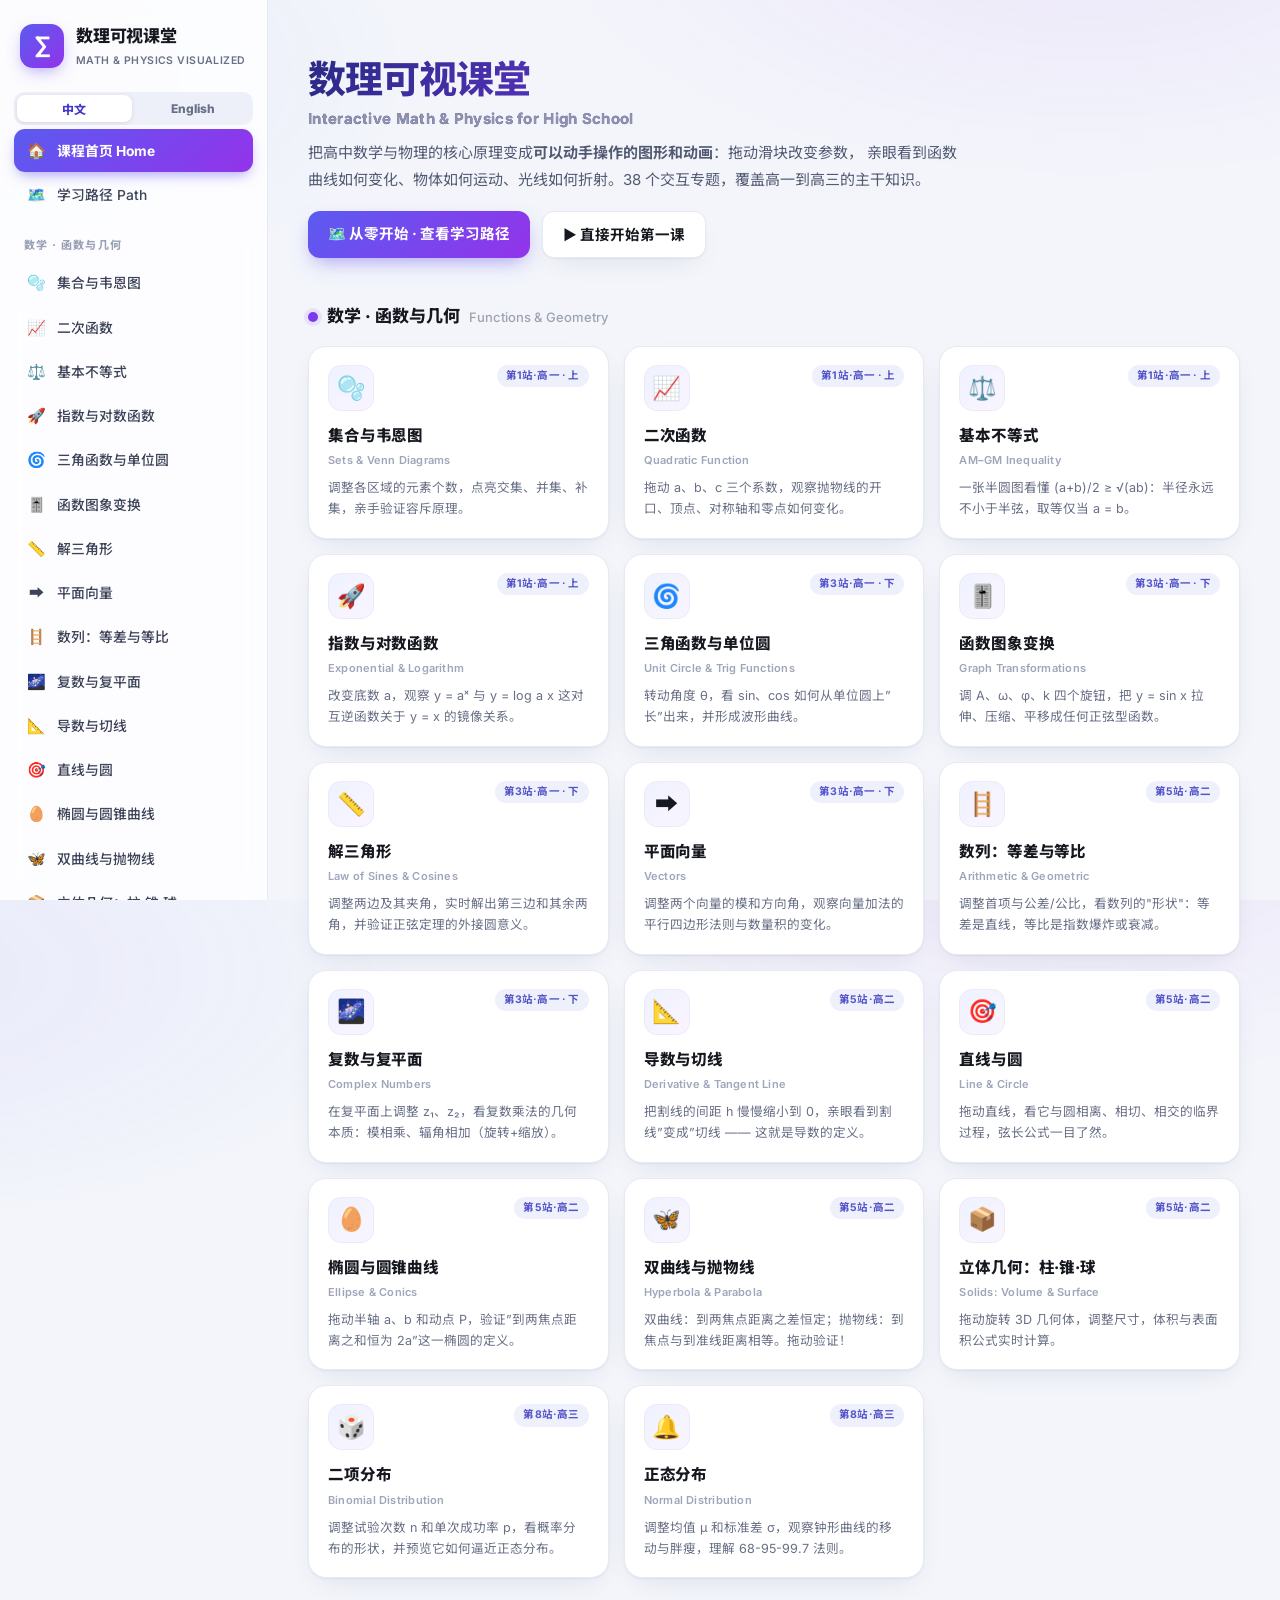
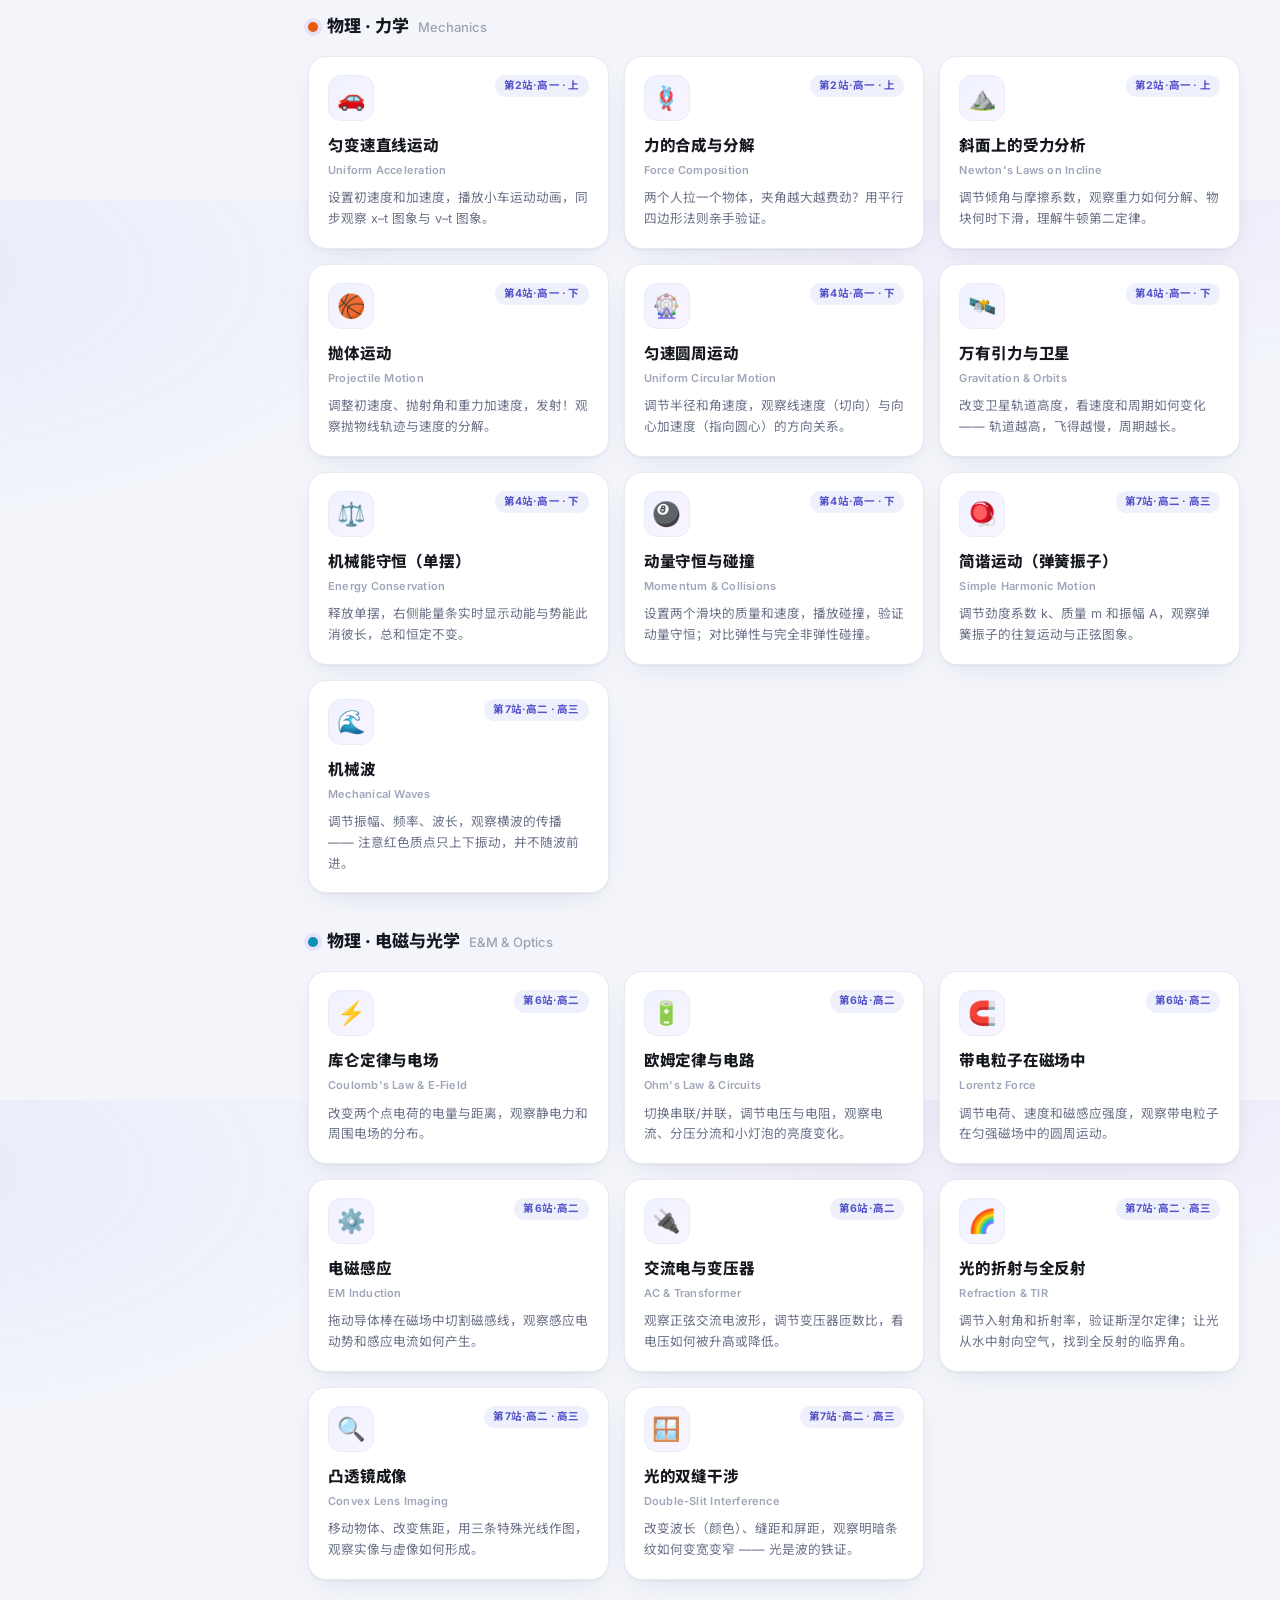
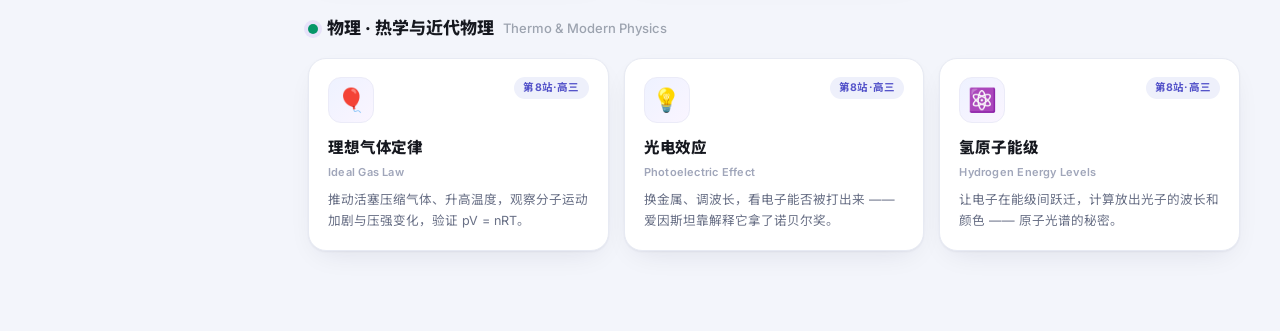
==== ios/MathPhysicsLab/Web/index.html @ eb9ec22e "新增 iOS App 外壳（iPhone + iPad）：WKWebView 离线打包网站内容 - ios/ 目录：手写 Xcode 工程 + SwiftUI/WKWebView 薄壳（~80 行 S" ====
<!DOCTYPE html>
<html lang="zh-CN">
<head>
<meta charset="UTF-8">
<meta name="viewport" content="width=device-width, initial-scale=1, viewport-fit=cover">
<title>数理可视课堂 · Math &amp; Physics Visualized</title>
<meta name="description" content="高中数学与物理交互式可视化学习：38 个可调参数的交互专题 + 循序渐进的学习路径，帮助学生直观理解原理和公式。">
<link rel="preconnect" href="https://fonts.googleapis.com">
<link rel="preconnect" href="https://fonts.gstatic.com" crossorigin>
<link href="https://fonts.googleapis.com/css2?family=Inter:wght@400;600;700;800&family=Noto+Sans+SC:wght@400;500;700;900&family=Noto+Serif+SC:wght@700&display=swap" rel="stylesheet">
<link rel="stylesheet" href="css/style.css">
</head>
<body>
<div id="app">
  <aside id="sidebar">
    <a class="brand" href="#home">
      <div class="brand-logo">∑</div>
      <div class="brand-text">
        <div class="brand-title">数理可视课堂</div>
        <div class="brand-sub">MATH &amp; PHYSICS VISUALIZED</div>
      </div>
    </a>
    <div id="lang-toggle"></div>
    <nav id="nav"></nav>
    <div class="sidebar-foot" id="sidebar-foot">免费 · 开源 · 适用于高中阶段</div>
  </aside>
  <button id="menu-btn" title="目录">☰</button>
  <main id="main"></main>
</div>

<script src="js/utils.js"></script>
<!-- 数学 · 函数与几何 -->
<script src="js/topics/math-sets.js"></script>
<script src="js/topics/math-quadratic.js"></script>
<script src="js/topics/math-amgm.js"></script>
<script src="js/topics/math-explog.js"></script>
<script src="js/topics/math-trig.js"></script>
<script src="js/topics/math-transform.js"></script>
<script src="js/topics/math-triangle.js"></script>
<script src="js/topics/math-vector.js"></script>
<script src="js/topics/math-sequence.js"></script>
<script src="js/topics/math-complex.js"></script>
<script src="js/topics/math-derivative.js"></script>
<script src="js/topics/math-linecircle.js"></script>
<script src="js/topics/math-ellipse.js"></script>
<script src="js/topics/math-conics2.js"></script>
<script src="js/topics/math-solids.js"></script>
<script src="js/topics/math-binomial.js"></script>
<script src="js/topics/math-normal.js"></script>
<!-- 物理 · 力学 -->
<script src="js/topics/phys-kinematics.js"></script>
<script src="js/topics/phys-forces.js"></script>
<script src="js/topics/phys-incline.js"></script>
<script src="js/topics/phys-projectile.js"></script>
<script src="js/topics/phys-circular.js"></script>
<script src="js/topics/phys-gravity.js"></script>
<script src="js/topics/phys-energy.js"></script>
<script src="js/topics/phys-momentum.js"></script>
<script src="js/topics/phys-shm.js"></script>
<script src="js/topics/phys-wave.js"></script>
<!-- 物理 · 电磁与光学 -->
<script src="js/topics/phys-coulomb.js"></script>
<script src="js/topics/phys-circuit.js"></script>
<script src="js/topics/phys-lorentz.js"></script>
<script src="js/topics/phys-induction.js"></script>
<script src="js/topics/phys-ac.js"></script>
<script src="js/topics/phys-refraction.js"></script>
<script src="js/topics/phys-lens.js"></script>
<script src="js/topics/phys-interference.js"></script>
<!-- 物理 · 热学与近代物理 -->
<script src="js/topics/phys-gas.js"></script>
<script src="js/topics/phys-photoelectric.js"></script>
<script src="js/topics/phys-bohr.js"></script>
<script src="js/app.js"></script>
</body>
</html>
---- ios/MathPhysicsLab/Web/css/style.css ----
/* ===== 数理可视课堂 · Modern UI ===== */
* { box-sizing: border-box; margin: 0; padding: 0; }

:root {
  --font-sans: "Inter", "Noto Sans SC", "PingFang SC", "HarmonyOS Sans SC",
    "Hiragino Sans GB", "Microsoft YaHei", sans-serif;
  --font-math: "STIX Two Math", "Times New Roman", "Noto Serif SC", "Songti SC", serif;

  --bg: #f3f5fb;
  --panel: #ffffff;
  --ink: #16181f;
  --ink-soft: #697086;
  --line: #e7eaf3;
  --primary: #5b5bf0;
  --primary-deep: #4338ca;
  --grad: linear-gradient(135deg, #5b5bf0 0%, #9333ea 100%);
  --grad-soft: linear-gradient(135deg, #eef2ff 0%, #faf5ff 100%);
  --math: #7c3aed;
  --radius: 18px;
  --shadow: 0 1px 2px rgba(23, 25, 60, .05), 0 10px 30px -12px rgba(23, 25, 60, .12);
  --shadow-lift: 0 4px 10px rgba(23, 25, 60, .07), 0 24px 48px -16px rgba(76, 60, 200, .22);
}

html, body { height: 100%; }
body {
  font-family: var(--font-sans);
  background:
    radial-gradient(900px 420px at 85% -8%, rgba(147, 51, 234, .07), transparent 60%),
    radial-gradient(900px 420px at -10% 8%, rgba(91, 91, 240, .08), transparent 60%),
    var(--bg);
  color: var(--ink);
  line-height: 1.75;
  -webkit-font-smoothing: antialiased;
}

#app { display: flex; min-height: 100vh; }

/* ---------- 侧边栏 ---------- */
#sidebar {
  width: 268px; flex: 0 0 268px;
  background: rgba(255, 255, 255, .82);
  backdrop-filter: blur(14px);
  border-right: 1px solid var(--line);
  display: flex; flex-direction: column;
  position: sticky; top: 0; height: 100vh; overflow-y: auto;
}
#sidebar::-webkit-scrollbar { width: 0; }
.brand {
  display: flex; align-items: center; gap: 12px;
  padding: 22px 20px 18px;
  text-decoration: none; color: inherit;
}
.brand-logo {
  width: 44px; height: 44px; border-radius: 13px; flex: 0 0 44px;
  background: var(--grad);
  color: #fff; font-size: 24px; font-weight: 700;
  display: flex; align-items: center; justify-content: center;
  box-shadow: 0 6px 16px -4px rgba(99, 78, 235, .5);
}
.brand-title { font-size: 17px; font-weight: 800; letter-spacing: -.01em; }
.brand-sub { font-size: 10.5px; color: var(--ink-soft); letter-spacing: .04em; font-weight: 600; }

#lang-toggle {
  display: flex; gap: 4px; margin: 4px 14px 0;
  background: #eef0f9; border-radius: 10px; padding: 3px;
}
#lang-toggle button {
  flex: 1; padding: 5px 6px; font-size: 12px; font-weight: 800;
  border: none; border-radius: 8px; background: transparent;
  color: var(--ink-soft); cursor: pointer; font-family: var(--font-sans);
}
#lang-toggle button.on { background: #fff; color: var(--primary-deep); box-shadow: 0 1px 4px rgba(23,25,60,.12); }

#nav { padding: 4px 14px 12px; flex: 1; }
.nav-cat {
  font-size: 11px; font-weight: 800; color: #9aa1b5;
  padding: 18px 10px 7px; letter-spacing: .12em;
}
.nav-item {
  display: flex; align-items: center; gap: 10px;
  padding: 8.5px 12px; border-radius: 11px;
  color: #3c4257; text-decoration: none; font-size: 13.8px; font-weight: 500;
  transition: background .15s, color .15s;
  margin-bottom: 1px;
}
.nav-item:hover { background: #eef0f9; }
.nav-item.active {
  background: var(--grad); color: #fff; font-weight: 700;
  box-shadow: 0 6px 14px -4px rgba(99, 78, 235, .55);
}
.nav-item .ico { width: 21px; text-align: center; flex: 0 0 21px; font-size: 15px; }
.sidebar-foot {
  padding: 14px 20px; font-size: 11px; color: #9aa1b5;
  border-top: 1px solid var(--line);
}

#menu-btn { display: none; }

/* ---------- 主区域 ---------- */
#main { flex: 1; min-width: 0; padding: 30px 40px 80px; max-width: 1240px; }

.topic-head h1 { font-size: 30px; font-weight: 800; letter-spacing: -.02em; }
.topic-head h1 .en {
  font-size: 14px; font-weight: 600; color: var(--ink-soft);
  margin-left: 12px; letter-spacing: .01em;
}
.topic-head .tagline { color: var(--ink-soft); margin-top: 5px; font-size: 14.5px; }

/* 核心公式横幅（页面顶部） */
.formula-hero {
  margin-top: 16px;
  background: var(--grad-soft);
  border: 1px solid #e3e3f8;
  border-radius: 16px;
  padding: 13px 22px;
  display: flex; align-items: center; gap: 22px;
  box-shadow: var(--shadow);
}
.formula-hero-label {
  font-size: 10.5px; font-weight: 800; letter-spacing: .14em;
  color: var(--primary); white-space: nowrap;
  padding: 4px 10px; border-radius: 99px;
  background: rgba(91, 91, 240, .1);
}
.formula-hero-body {
  font-family: var(--font-math); font-size: 20px; color: #221d56;
  overflow-x: auto; white-space: nowrap; line-height: 1.5; padding: 4px 0;
}
.formula-hero-body::-webkit-scrollbar { height: 0; }

/* 实验区 */
.lab { display: flex; gap: 20px; align-items: stretch; margin: 20px 0 28px; }
.canvas-box {
  flex: 1; min-width: 0;
  background: var(--panel); border: 1px solid var(--line);
  border-radius: var(--radius); box-shadow: var(--shadow);
  padding: 12px; overflow: hidden;
}
.canvas-box canvas { display: block; border-radius: 10px; }
.panel {
  width: 304px; flex: 0 0 304px;
  background: var(--panel); border: 1px solid var(--line);
  border-radius: var(--radius); box-shadow: var(--shadow);
  padding: 16px 18px 16px;
  align-self: flex-start;
}
.panel-title {
  font-size: 11.5px; font-weight: 800; color: #9aa1b5;
  letter-spacing: .1em; margin: 4px 0 12px;
}
/* 参数面板内的迷你公式卡 */
.panel-formula {
  background: var(--grad-soft);
  border: 1px solid #e3e3f8; border-radius: 13px;
  padding: 10px 12px; margin-bottom: 6px;
  font-family: var(--font-math); font-size: 14.5px; color: #2a2465;
  text-align: center; overflow-x: auto; white-space: nowrap; line-height: 1.6;
}
.panel-formula::-webkit-scrollbar { height: 0; }

/* 控件 */
.ctl { margin-bottom: 14px; }
.ctl-label {
  display: flex; align-items: baseline; font-size: 13.5px; font-weight: 700;
  margin-bottom: 2px;
}
.ctl-label .en { font-weight: 500; color: #a0a6ba; font-size: 11px; margin-left: 6px; }
.ctl-val {
  margin-left: auto; font-variant-numeric: tabular-nums;
  color: var(--primary); font-weight: 800; font-size: 13.5px;
}
input[type=range] {
  -webkit-appearance: none; appearance: none;
  width: 100%; height: 26px; background: transparent; cursor: pointer;
}
input[type=range]::-webkit-slider-runnable-track {
  height: 6px; border-radius: 99px;
  background: linear-gradient(90deg, #c9cdfb, #e6d4fb);
}
input[type=range]::-webkit-slider-thumb {
  -webkit-appearance: none;
  width: 19px; height: 19px; border-radius: 50%;
  background: #fff; border: 5.5px solid var(--primary);
  margin-top: -6.5px;
  box-shadow: 0 2px 6px rgba(91, 91, 240, .45);
  transition: transform .12s;
}
input[type=range]::-webkit-slider-thumb:hover { transform: scale(1.12); }
input[type=range]::-moz-range-track {
  height: 6px; border-radius: 99px;
  background: linear-gradient(90deg, #c9cdfb, #e6d4fb);
}
input[type=range]::-moz-range-thumb {
  width: 19px; height: 19px; border-radius: 50%;
  background: #fff; border: 5.5px solid var(--primary);
  box-shadow: 0 2px 6px rgba(91, 91, 240, .45);
}

.btn-row { display: flex; gap: 9px; margin: 8px 0 14px; }
.btn {
  flex: 1; padding: 8px 10px; font-size: 13.5px; font-weight: 700;
  border: 1px solid var(--line); border-radius: 11px;
  background: #fff; color: var(--ink); cursor: pointer;
  font-family: var(--font-sans);
  transition: transform .12s, box-shadow .12s;
}
.btn:hover { background: #f5f6fc; }
.btn:active { transform: scale(.97); }
.btn.primary {
  background: var(--grad); border: none; color: #fff;
  box-shadow: 0 6px 14px -4px rgba(99, 78, 235, .5);
}
.btn.primary:hover { filter: brightness(1.07); }

.seg {
  display: flex; background: #eef0f9; border-radius: 11px;
  padding: 3px; margin-bottom: 14px; gap: 3px;
}
.seg button {
  flex: 1; padding: 6px 4px; font-size: 12.5px; border: none;
  background: transparent; border-radius: 8px;
  cursor: pointer; color: var(--ink-soft); font-weight: 700;
  font-family: var(--font-sans);
  transition: background .15s, color .15s;
}
.seg button.on { background: #fff; color: var(--primary-deep); box-shadow: 0 1px 4px rgba(23,25,60,.12); }

/* 读数 */
.readout {
  margin-top: 4px; padding: 12px 14px;
  background: #f4f5fd; border: 1px solid #e8e9f8; border-radius: 13px;
  font-size: 12.8px; line-height: 1.95;
}
.readout b { font-variant-numeric: tabular-nums; color: #221d56; }
.readout .tag {
  display: inline-block; padding: 1px 9px; border-radius: 99px;
  background: #e3e4fc; color: var(--primary-deep); font-size: 11.5px; font-weight: 700;
}
.readout .warn { color: #dc2626; font-weight: 800; }

/* 讲解区 */
.explain {
  background: var(--panel); border: 1px solid var(--line);
  border-radius: var(--radius); box-shadow: var(--shadow);
  padding: 28px 34px;
}
.explain h2 {
  font-size: 18px; font-weight: 800; margin: 26px 0 10px;
  display: flex; align-items: center; gap: 10px; line-height: 1.4;
}
.explain h2::before {
  content: ''; width: 5px; height: 19px; border-radius: 4px;
  background: var(--grad); flex: 0 0 5px;
}
.explain h2:first-child { margin-top: 0; }
.explain h2 .en { font-size: 12.5px; font-weight: 600; color: #a0a6ba; }
.explain p { margin: 8px 0; font-size: 14.8px; }
.explain ul, .explain ol { margin: 8px 0 8px 22px; font-size: 14.8px; }
.explain li { margin: 5px 0; }
.term { color: var(--math); font-weight: 700; }
.term .en { color: #a0a6ba; font-weight: 500; font-size: .86em; }

.formula {
  margin: 13px 0; padding: 15px 20px;
  background: #fafaff; border: 1px solid #ebebf8; border-radius: 13px;
  font-family: var(--font-math);
  font-size: 19px; text-align: center; overflow-x: auto; color: #221d56;
}
.formula .note {
  font-family: var(--font-sans); font-size: 12.5px; color: var(--ink-soft);
  display: block; margin-top: 7px;
}
.frac { display: inline-block; vertical-align: -0.9em; text-align: center; line-height: 1.15; margin: 0 3px; }
.frac > span { display: block; padding: 0 4px; }
.frac .den { border-top: 1.5px solid currentColor; }

.tip {
  margin: 16px 0; padding: 13px 17px; border-radius: 13px;
  background: #fffbeb; border: 1px solid #fde9a8; font-size: 13.8px;
}
.tip b:first-child { color: #b45309; }
.think {
  margin: 16px 0 0; padding: 13px 17px; border-radius: 13px;
  background: #f0fdf6; border: 1px solid #bbeed1; font-size: 13.8px;
}
.think b:first-child { color: #15803d; }

/* ---------- 首页 ---------- */
.home-hero { padding: 26px 0 10px; }
.home-hero h1 {
  font-size: 38px; font-weight: 800; letter-spacing: -.025em; line-height: 1.25;
  background: linear-gradient(110deg, #2b2a86, #7c3aed 55%, #0e7490);
  -webkit-background-clip: text; background-clip: text; color: transparent;
}
.home-hero h1 .en {
  display: block; font-size: 15px; font-weight: 700; margin-top: 6px;
  letter-spacing: .02em;
  background: none; -webkit-text-fill-color: #8d93a8; color: #8d93a8;
}
.home-hero p { color: #525a72; margin-top: 12px; max-width: 660px; font-size: 15px; }

.home-cat { margin-top: 34px; }
.home-cat h2 { font-size: 17px; font-weight: 800; display: flex; align-items: center; gap: 9px; }
.home-cat h2 .dot { width: 10px; height: 10px; border-radius: 99px; box-shadow: 0 0 0 4px rgba(124, 58, 237, .1); }
.card-grid {
  display: grid; grid-template-columns: repeat(auto-fill, minmax(252px, 1fr));
  gap: 15px; margin-top: 14px;
}
.card {
  background: var(--panel); border: 1px solid var(--line);
  border-radius: var(--radius); box-shadow: var(--shadow);
  padding: 18px 19px; text-decoration: none; color: inherit;
  transition: transform .18s, box-shadow .18s, border-color .18s;
  display: block;
}
.card:hover {
  transform: translateY(-4px);
  box-shadow: var(--shadow-lift);
  border-color: #d6d8f5;
}
.card .ico {
  width: 46px; height: 46px; border-radius: 13px;
  background: var(--grad-soft); border: 1px solid #ebebf8;
  display: flex; align-items: center; justify-content: center;
  font-size: 23px;
}
.card h3 { font-size: 15.5px; font-weight: 800; margin-top: 11px; letter-spacing: -.01em; }
.card h3 .en { display: block; font-size: 11px; color: #a0a6ba; font-weight: 600; margin-top: 2px; letter-spacing: .02em; }
.card p { font-size: 12.6px; color: var(--ink-soft); margin-top: 8px; line-height: 1.65; }

/* ---------- 首页 CTA 与进度 ---------- */
.hero-actions { display: flex; gap: 12px; margin-top: 18px; flex-wrap: wrap; }
.hero-btn {
  display: inline-block; padding: 10px 20px; border-radius: 12px;
  font-size: 14.5px; font-weight: 700; text-decoration: none;
  background: #fff; color: var(--ink); border: 1px solid var(--line);
  box-shadow: var(--shadow); transition: transform .15s;
}
.hero-btn:hover { transform: translateY(-2px); }
.hero-btn.primary {
  background: var(--grad); color: #fff; border: none;
  box-shadow: 0 8px 20px -6px rgba(99, 78, 235, .55);
}
.hero-progress { margin-top: 16px; font-size: 13px; color: var(--ink-soft); max-width: 460px; }
.hero-progress-bar {
  height: 9px; background: #e7e9f6; border-radius: 99px; overflow: hidden; margin-bottom: 6px;
}
.hero-progress-bar span { display: block; height: 100%; background: var(--grad); border-radius: 99px; transition: width .3s; }

/* 卡片徽章 */
.card-top { display: flex; justify-content: space-between; align-items: flex-start; gap: 8px; }
.card-badges { display: flex; flex-direction: column; gap: 4px; align-items: flex-end; }
.badge {
  display: inline-block; padding: 2px 9px; border-radius: 99px;
  font-size: 10.5px; font-weight: 700; letter-spacing: .02em;
  background: #eef0fb; color: #5352c9; white-space: nowrap;
}
.done-badge { background: #dcfce7; color: #15803d; }
.card-done { border-color: #bbeed1; }

/* ---------- 学习路径页 ---------- */
.path-wrap { margin-top: 26px; position: relative; }
.path-wrap::before {
  content: ''; position: absolute; left: 25px; top: 12px; bottom: 24px;
  width: 3px; border-radius: 3px;
  background: linear-gradient(180deg, #c9cdfb, #e6d4fb);
}
.path-stage {
  display: flex; gap: 18px; margin-bottom: 22px; position: relative;
}
.path-num {
  width: 52px; height: 52px; flex: 0 0 52px; border-radius: 16px;
  background: var(--grad); color: #fff;
  font-size: 21px; font-weight: 800;
  display: flex; align-items: center; justify-content: center;
  box-shadow: 0 8px 18px -6px rgba(99, 78, 235, .55);
  z-index: 1;
}
.stage-done .path-num { background: linear-gradient(135deg, #10b981, #059669); box-shadow: 0 8px 18px -6px rgba(16,185,129,.5); }
.path-body {
  flex: 1; min-width: 0;
  background: var(--panel); border: 1px solid var(--line);
  border-radius: var(--radius); box-shadow: var(--shadow);
  padding: 18px 22px;
}
.path-head { display: flex; align-items: center; gap: 10px; flex-wrap: wrap; }
.path-head h3 { font-size: 17px; font-weight: 800; }
.path-count { margin-left: auto; font-size: 12.5px; font-weight: 700; color: var(--ink-soft); }
.path-desc { font-size: 13.5px; color: var(--ink-soft); margin: 6px 0 12px; }
.path-items { display: grid; grid-template-columns: repeat(auto-fill, minmax(240px, 1fr)); gap: 8px; }
.path-item {
  display: flex; align-items: center; gap: 9px;
  padding: 9px 12px; border-radius: 11px;
  background: #f6f7fd; border: 1px solid #ebedf8;
  text-decoration: none; color: var(--ink);
  transition: transform .12s, box-shadow .12s;
}
.path-item:hover { transform: translateY(-2px); box-shadow: var(--shadow); background: #fff; }
.path-item.done { background: #f0fdf6; border-color: #d1f2e0; }
.pi-idx {
  width: 20px; height: 20px; flex: 0 0 20px; border-radius: 99px;
  background: #e3e4fc; color: #4f4ec9;
  font-size: 11px; font-weight: 800;
  display: flex; align-items: center; justify-content: center;
}
.path-item.done .pi-idx { background: #bbf7d0; color: #15803d; }
.pi-ico { font-size: 16px; }
.pi-title { font-size: 13px; font-weight: 700; line-height: 1.3; min-width: 0; }
.pi-title em { display: block; font-style: normal; font-size: 10px; color: #a0a6ba; font-weight: 500; }
.pi-check { margin-left: auto; color: #16a34a; font-weight: 800; }

/* ---------- 专题页底部学习导航 ---------- */
.topic-footer {
  margin-top: 18px;
  background: var(--panel); border: 1px solid var(--line);
  border-radius: var(--radius); box-shadow: var(--shadow);
  padding: 18px 22px;
}
.tf-row { display: flex; gap: 16px; align-items: flex-start; flex-wrap: wrap; }
.tf-block { flex: 1; min-width: 240px; }
.tf-label { font-size: 11px; font-weight: 800; letter-spacing: .1em; color: #9aa1b5; margin-bottom: 8px; }
.tf-chips { display: flex; gap: 8px; flex-wrap: wrap; }
.tf-chip {
  display: inline-block; padding: 6px 12px; border-radius: 99px;
  background: #f2f3fc; border: 1px solid #e5e7f8;
  font-size: 12.5px; font-weight: 700; color: #4b4aa8; text-decoration: none;
}
.tf-chip:hover { background: #e9ebfb; }
.tf-chip.ok { background: #f0fdf6; border-color: #d1f2e0; color: #15803d; }
.tf-none { font-size: 13px; color: var(--ink-soft); }
.tf-done-btn {
  padding: 10px 18px; border-radius: 12px; border: 1.5px solid #d6d9f2;
  background: #fff; color: #4b4aa8;
  font-size: 13.5px; font-weight: 800; cursor: pointer;
  font-family: var(--font-sans);
  transition: all .15s;
}
.tf-done-btn:hover { border-color: var(--primary); }
.tf-done-btn.on { background: linear-gradient(135deg, #10b981, #059669); border-color: transparent; color: #fff; }
.tf-next { display: flex; gap: 10px; align-items: center; margin-top: 14px; flex-wrap: wrap; }
.tf-next-link { font-size: 14px; font-weight: 800; color: var(--primary-deep); text-decoration: none; margin-left: auto; }
.tf-next-link:hover { text-decoration: underline; }

/* 侧边栏已掌握标记 */
.nav-item .nav-txt { flex: 1; min-width: 0; overflow: hidden; text-overflow: ellipsis; white-space: nowrap; }
.nav-item .nav-check { display: none; font-size: 11px; font-weight: 800; color: #34d399; }
.nav-item.done .nav-check { display: inline; }
.nav-item.active .nav-check { color: #fff; }

/* ---------- 响应式 ---------- */
@media (max-width: 960px) {
  .lab { flex-direction: column; }
  .panel { width: auto; flex: none; }
}
@media (max-width: 720px) {
  #sidebar {
    position: fixed; z-index: 50; left: 0; top: 0;
    transform: translateX(-100%); transition: transform .22s;
    width: 268px; background: #fff;
    padding-top: env(safe-area-inset-top, 0px);
  }
  #sidebar.open { transform: translateX(0); box-shadow: 0 0 60px rgba(20, 18, 60, .35); }
  #menu-btn {
    display: block; position: fixed; z-index: 60;
    left: calc(14px + env(safe-area-inset-left, 0px));
    top: calc(12px + env(safe-area-inset-top, 0px));
    width: 42px; height: 42px; border-radius: 12px; border: 1px solid var(--line);
    background: #fff; font-size: 18px; cursor: pointer; box-shadow: var(--shadow);
  }
  #main {
    padding: calc(66px + env(safe-area-inset-top, 0px)) calc(16px + env(safe-area-inset-right, 0px))
             calc(60px + env(safe-area-inset-bottom, 0px)) calc(16px + env(safe-area-inset-left, 0px));
  }
  .explain { padding: 22px 18px; }
  .home-hero h1 { font-size: 28px; }
  .formula-hero { flex-direction: column; align-items: flex-start; gap: 8px; }
}
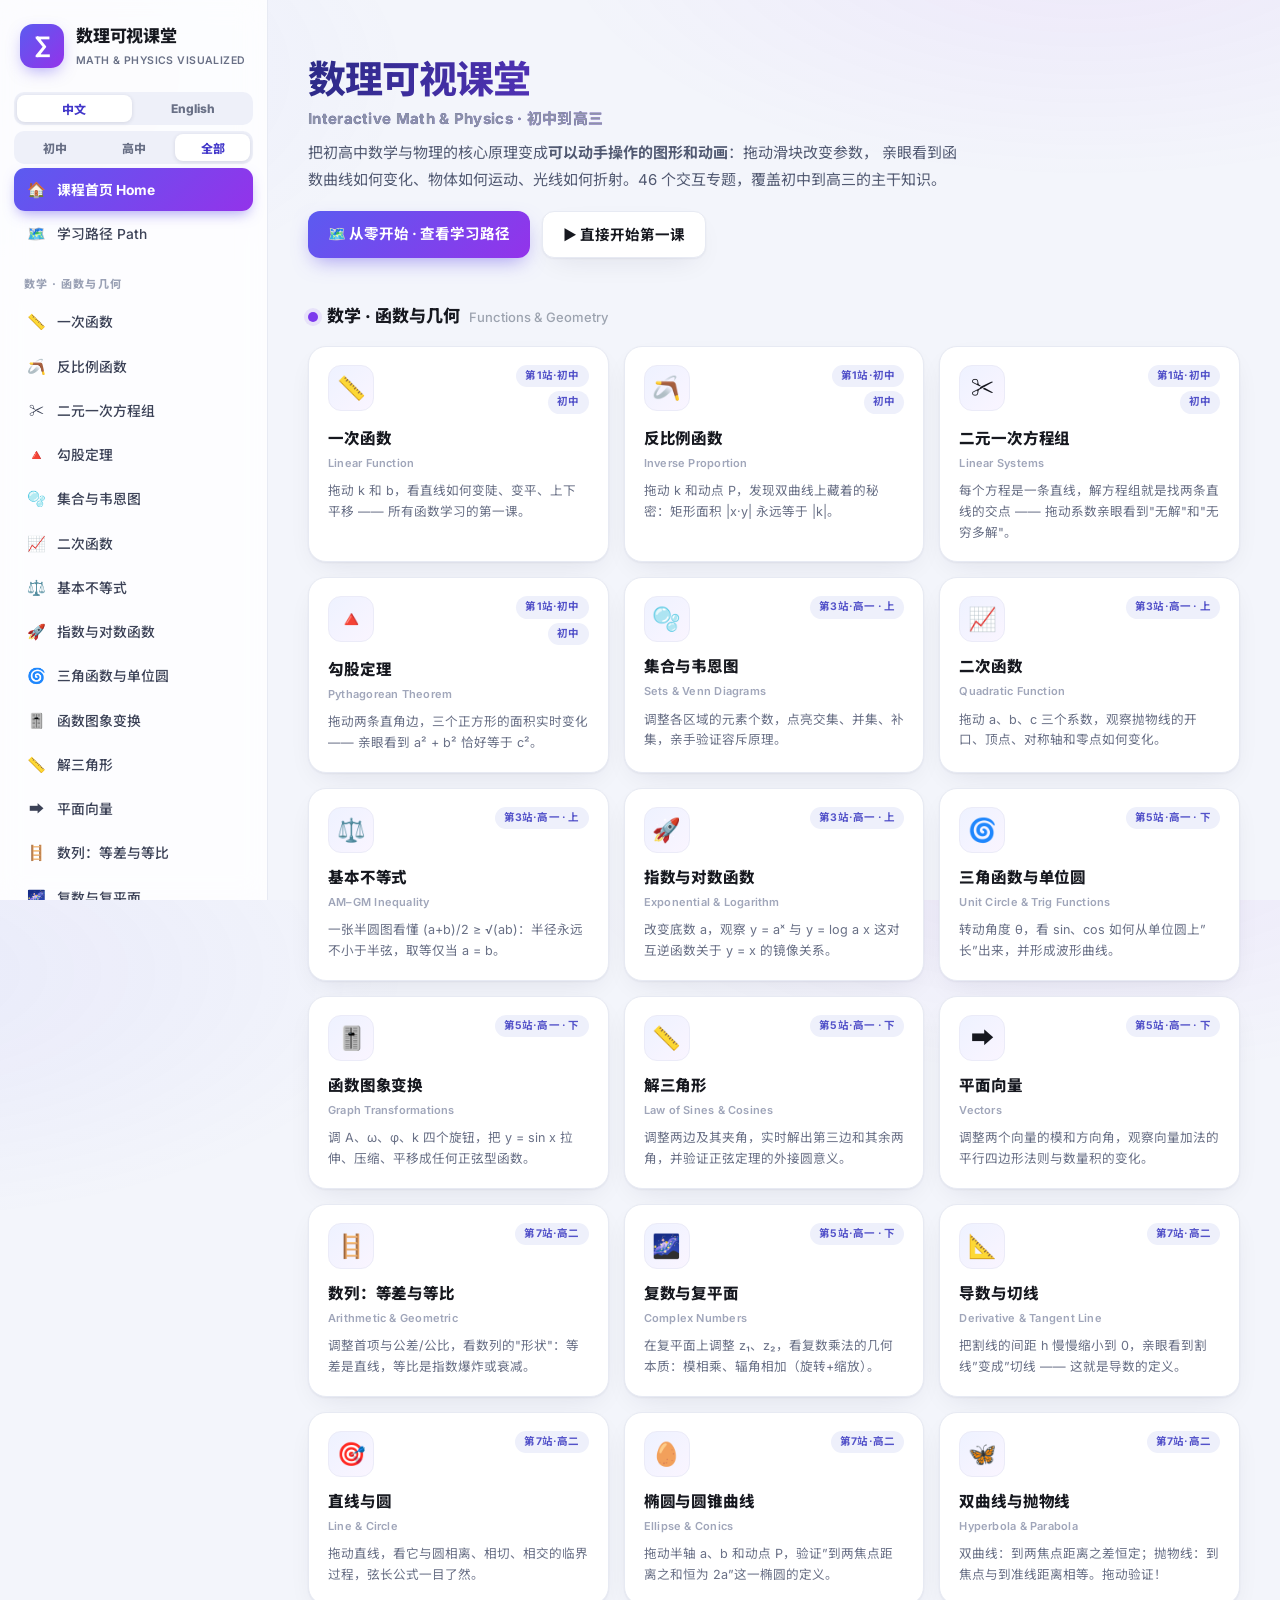
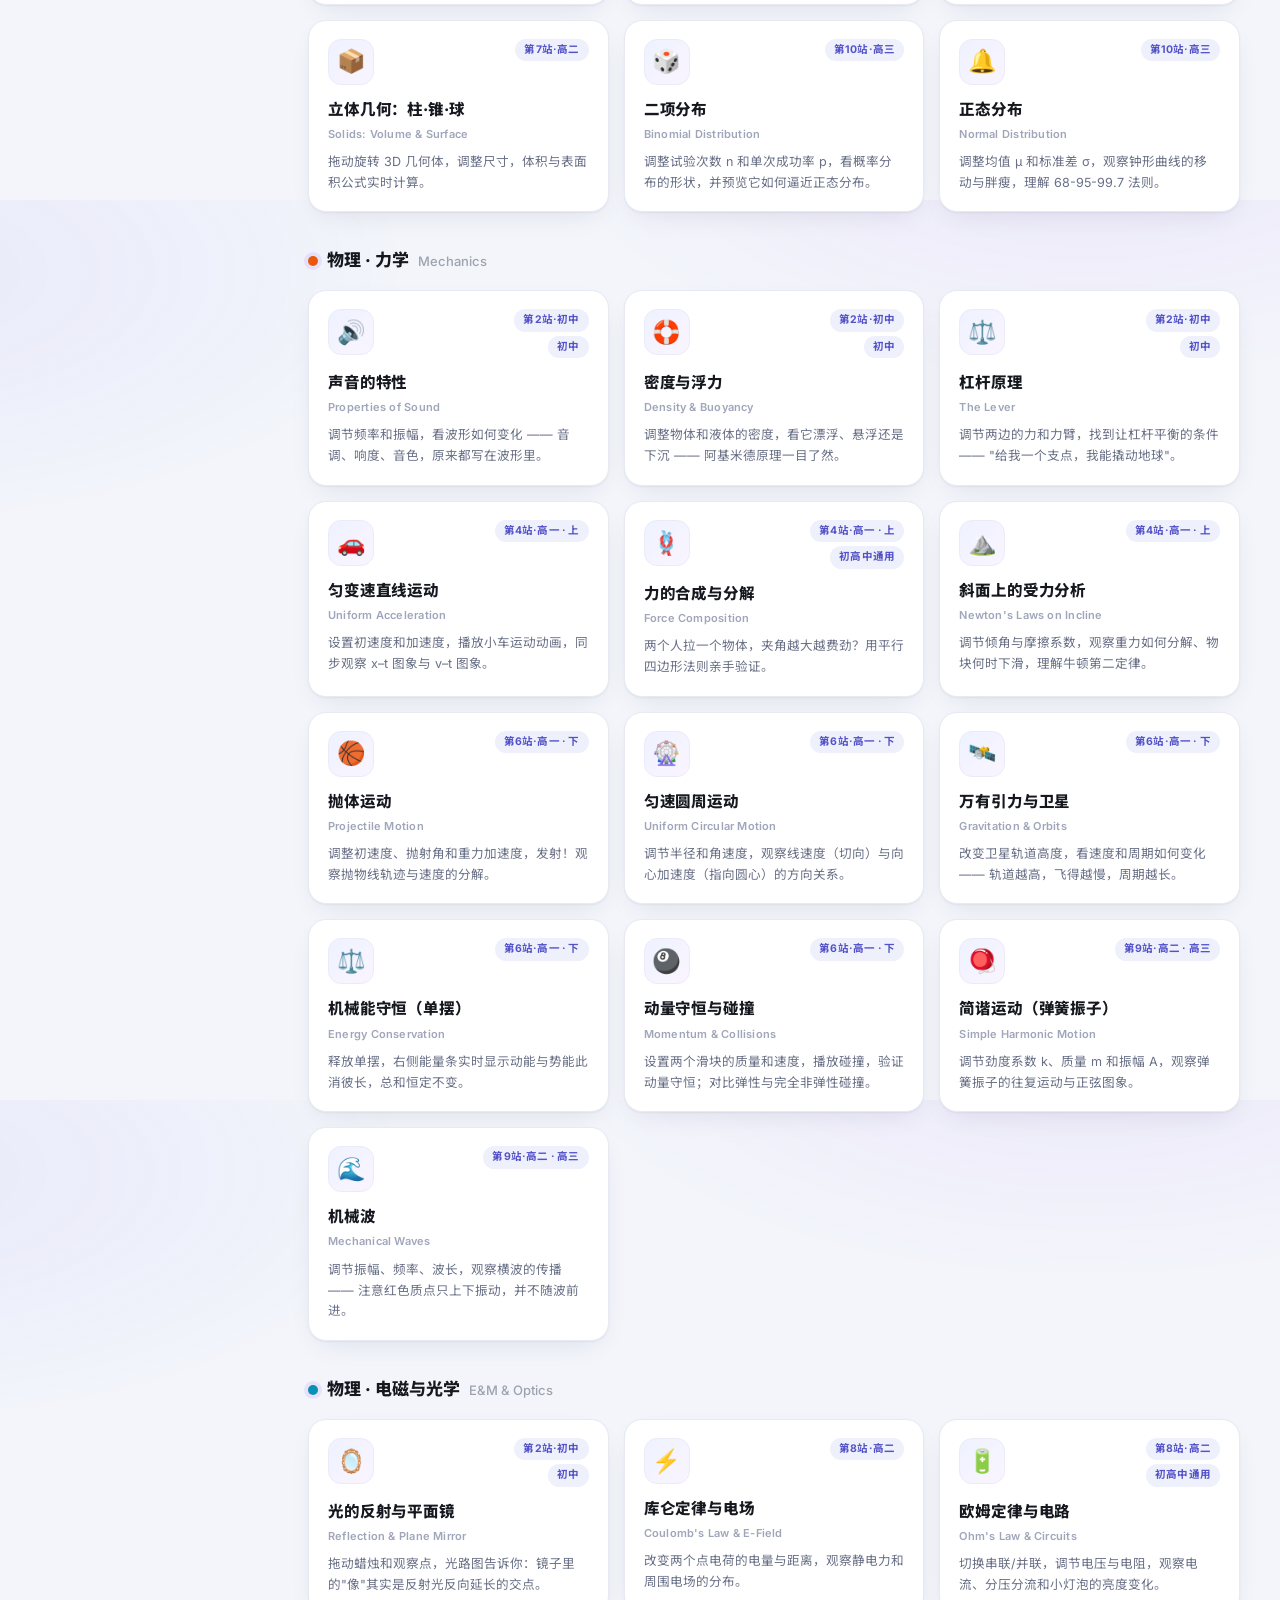
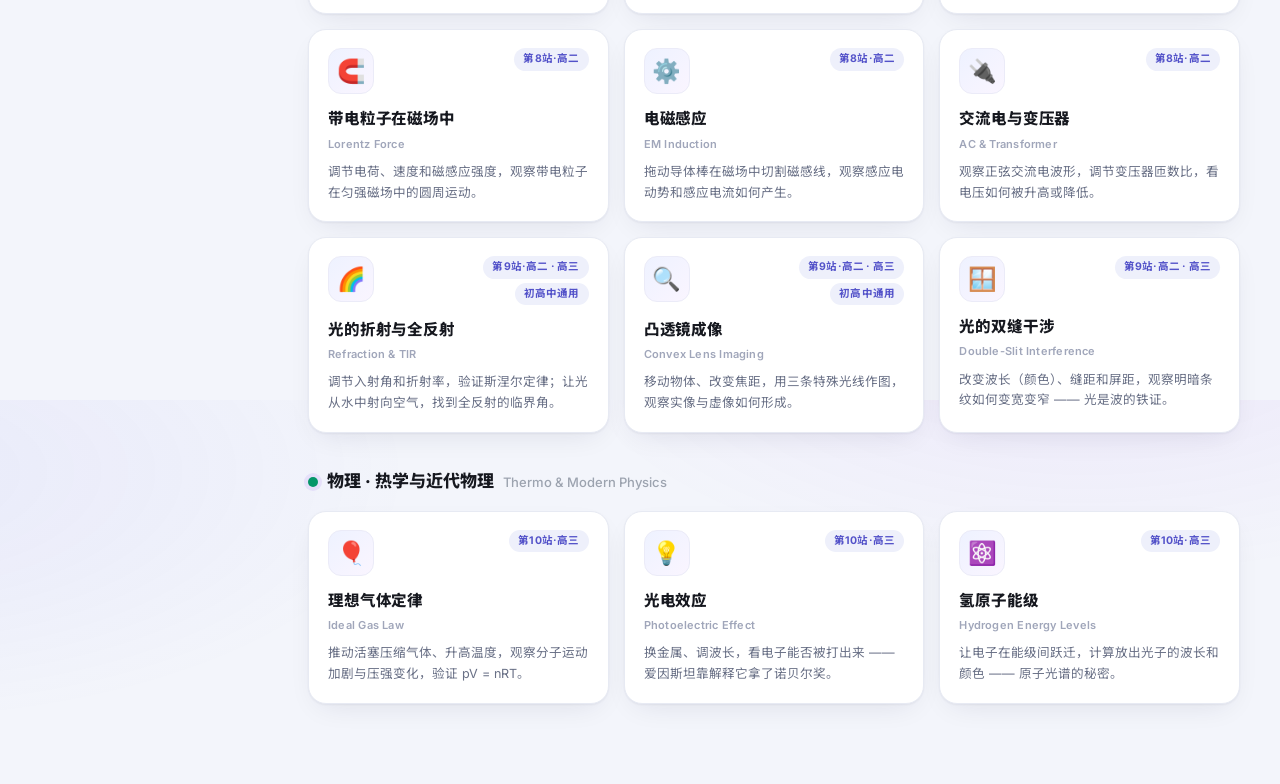
==== commit 7f4e1c77: "新增初中模块：8 个初中专题 + 学段筛选 + 初中学习路径（46 专题覆盖初一到高三） - 初中数学 4 个：一次函数（斜率三角形）、反比例函数（面积恒定矩形）、   二元一次方程组（两线交点/平行" ====
--- a/ios/MathPhysicsLab/Web/index.html
+++ b/ios/MathPhysicsLab/Web/index.html
@@ -4,7 +4,7 @@
 <meta charset="UTF-8">
 <meta name="viewport" content="width=device-width, initial-scale=1, viewport-fit=cover">
 <title>数理可视课堂 · Math &amp; Physics Visualized</title>
-<meta name="description" content="高中数学与物理交互式可视化学习：38 个可调参数的交互专题 + 循序渐进的学习路径，帮助学生直观理解原理和公式。">
+<meta name="description" content="初高中数学与物理交互式可视化学习：可调参数的交互专题 + 循序渐进的学习路径，覆盖初一到高三，帮助学生直观理解原理和公式。">
 <link rel="preconnect" href="https://fonts.googleapis.com">
 <link rel="preconnect" href="https://fonts.gstatic.com" crossorigin>
 <link href="https://fonts.googleapis.com/css2?family=Inter:wght@400;600;700;800&family=Noto+Sans+SC:wght@400;500;700;900&family=Noto+Serif+SC:wght@700&display=swap" rel="stylesheet">
@@ -21,6 +21,7 @@
       </div>
     </a>
     <div id="lang-toggle"></div>
+    <div id="stage-toggle"></div>
     <nav id="nav"></nav>
     <div class="sidebar-foot" id="sidebar-foot">免费 · 开源 · 适用于高中阶段</div>
   </aside>
@@ -29,6 +30,11 @@
 </div>
 
 <script src="js/utils.js"></script>
+<!-- 数学 · 函数与几何（初中） -->
+<script src="js/topics/math-linear.js"></script>
+<script src="js/topics/math-inverse.js"></script>
+<script src="js/topics/math-linsys.js"></script>
+<script src="js/topics/math-pythagoras.js"></script>
 <!-- 数学 · 函数与几何 -->
 <script src="js/topics/math-sets.js"></script>
 <script src="js/topics/math-quadratic.js"></script>
@@ -47,6 +53,10 @@
 <script src="js/topics/math-solids.js"></script>
 <script src="js/topics/math-binomial.js"></script>
 <script src="js/topics/math-normal.js"></script>
+<!-- 物理 · 力学（初中） -->
+<script src="js/topics/phys-sound.js"></script>
+<script src="js/topics/phys-buoyancy.js"></script>
+<script src="js/topics/phys-lever.js"></script>
 <!-- 物理 · 力学 -->
 <script src="js/topics/phys-kinematics.js"></script>
 <script src="js/topics/phys-forces.js"></script>
@@ -58,6 +68,8 @@
 <script src="js/topics/phys-momentum.js"></script>
 <script src="js/topics/phys-shm.js"></script>
 <script src="js/topics/phys-wave.js"></script>
+<!-- 物理 · 电磁与光学（初中） -->
+<script src="js/topics/phys-mirror.js"></script>
 <!-- 物理 · 电磁与光学 -->
 <script src="js/topics/phys-coulomb.js"></script>
 <script src="js/topics/phys-circuit.js"></script>
--- a/ios/MathPhysicsLab/Web/css/style.css
+++ b/ios/MathPhysicsLab/Web/css/style.css
@@ -60,16 +60,22 @@
 .brand-title { font-size: 17px; font-weight: 800; letter-spacing: -.01em; }
 .brand-sub { font-size: 10.5px; color: var(--ink-soft); letter-spacing: .04em; font-weight: 600; }
 
-#lang-toggle {
+#lang-toggle, #stage-toggle {
   display: flex; gap: 4px; margin: 4px 14px 0;
   background: #eef0f9; border-radius: 10px; padding: 3px;
 }
-#lang-toggle button {
+#stage-toggle { margin-top: 6px; }
+#lang-toggle button, #stage-toggle button {
   flex: 1; padding: 5px 6px; font-size: 12px; font-weight: 800;
   border: none; border-radius: 8px; background: transparent;
   color: var(--ink-soft); cursor: pointer; font-family: var(--font-sans);
 }
-#lang-toggle button.on { background: #fff; color: var(--primary-deep); box-shadow: 0 1px 4px rgba(23,25,60,.12); }
+#lang-toggle button.on, #stage-toggle button.on { background: #fff; color: var(--primary-deep); box-shadow: 0 1px 4px rgba(23,25,60,.12); }
+
+/* 初中标识 */
+.jr-badge { background: #fff7ed; color: #c2410c; }
+.path-stage.stage-junior .path-num { background: linear-gradient(135deg, #fb923c, #ea580c); box-shadow: 0 8px 18px -6px rgba(234,88,12,.5); }
+.path-stage.stage-junior.stage-done .path-num { background: linear-gradient(135deg, #10b981, #059669); }
 
 #nav { padding: 4px 14px 12px; flex: 1; }
 .nav-cat {
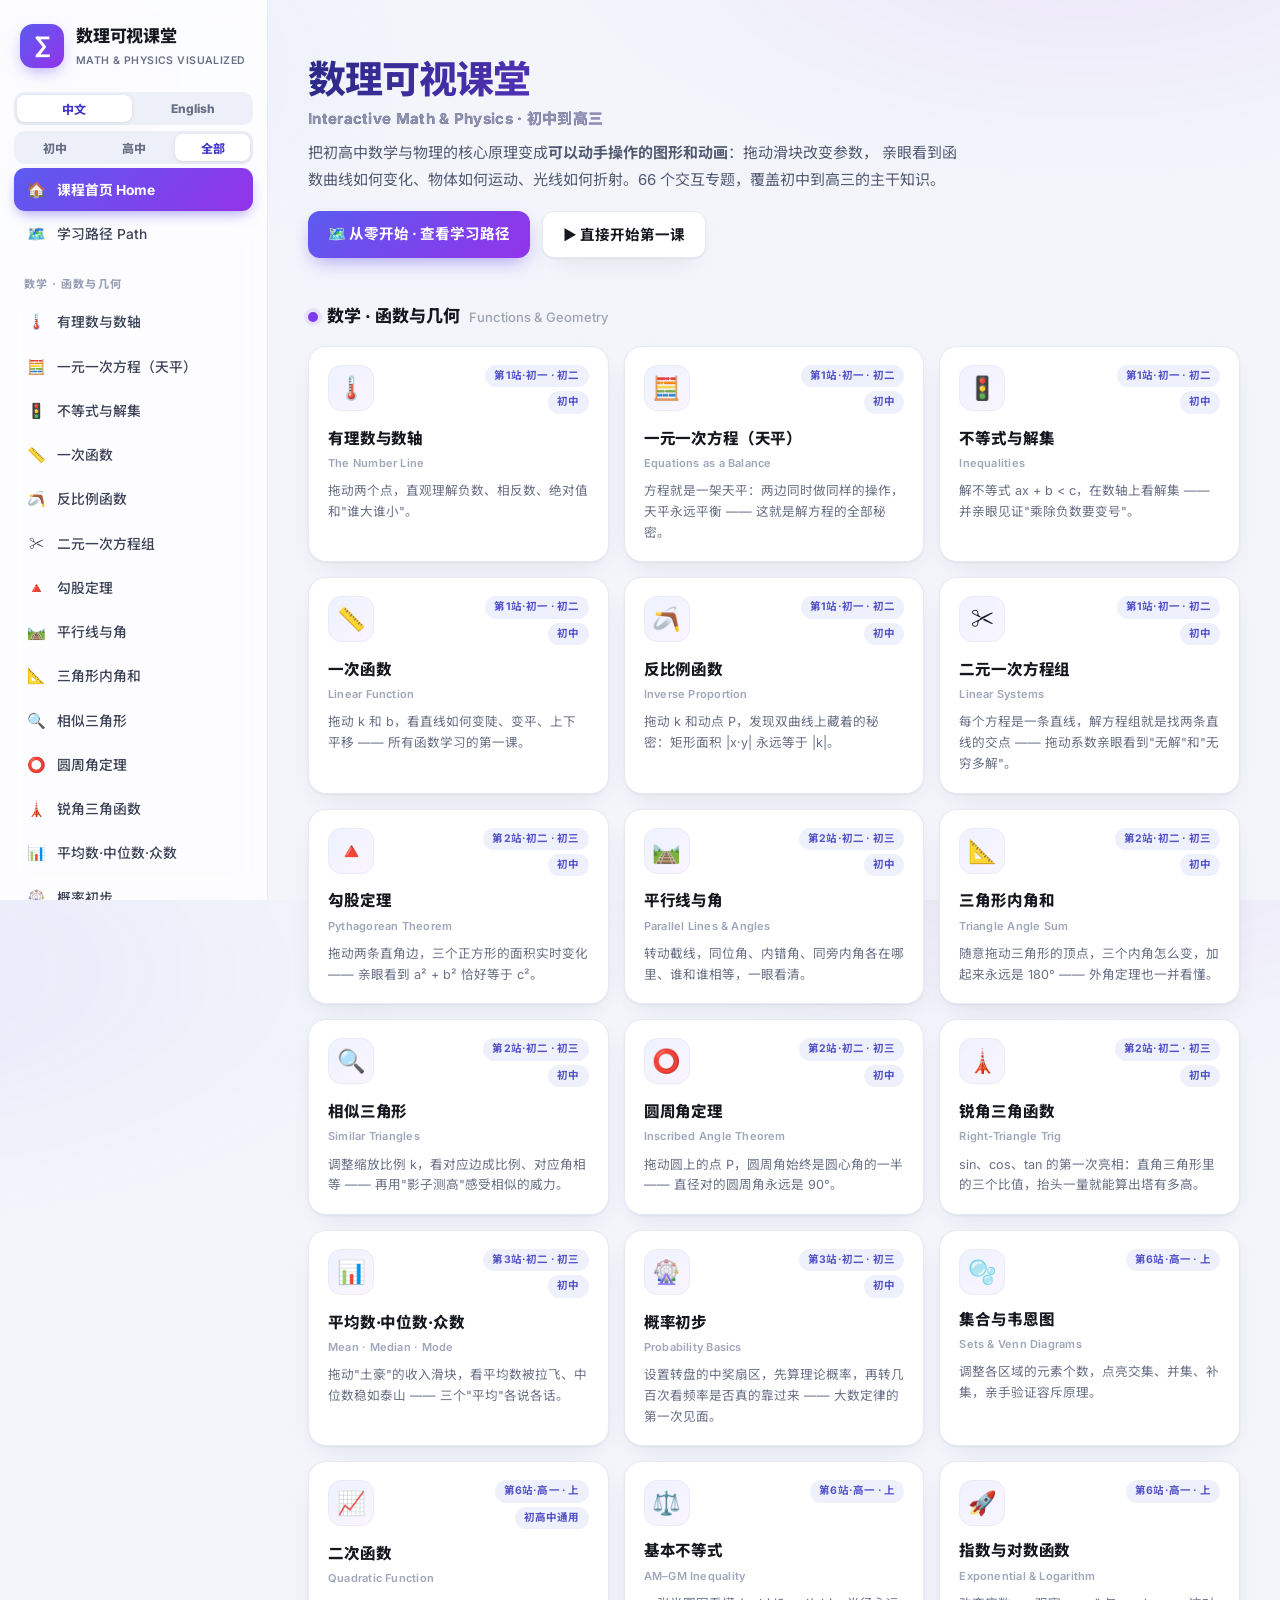
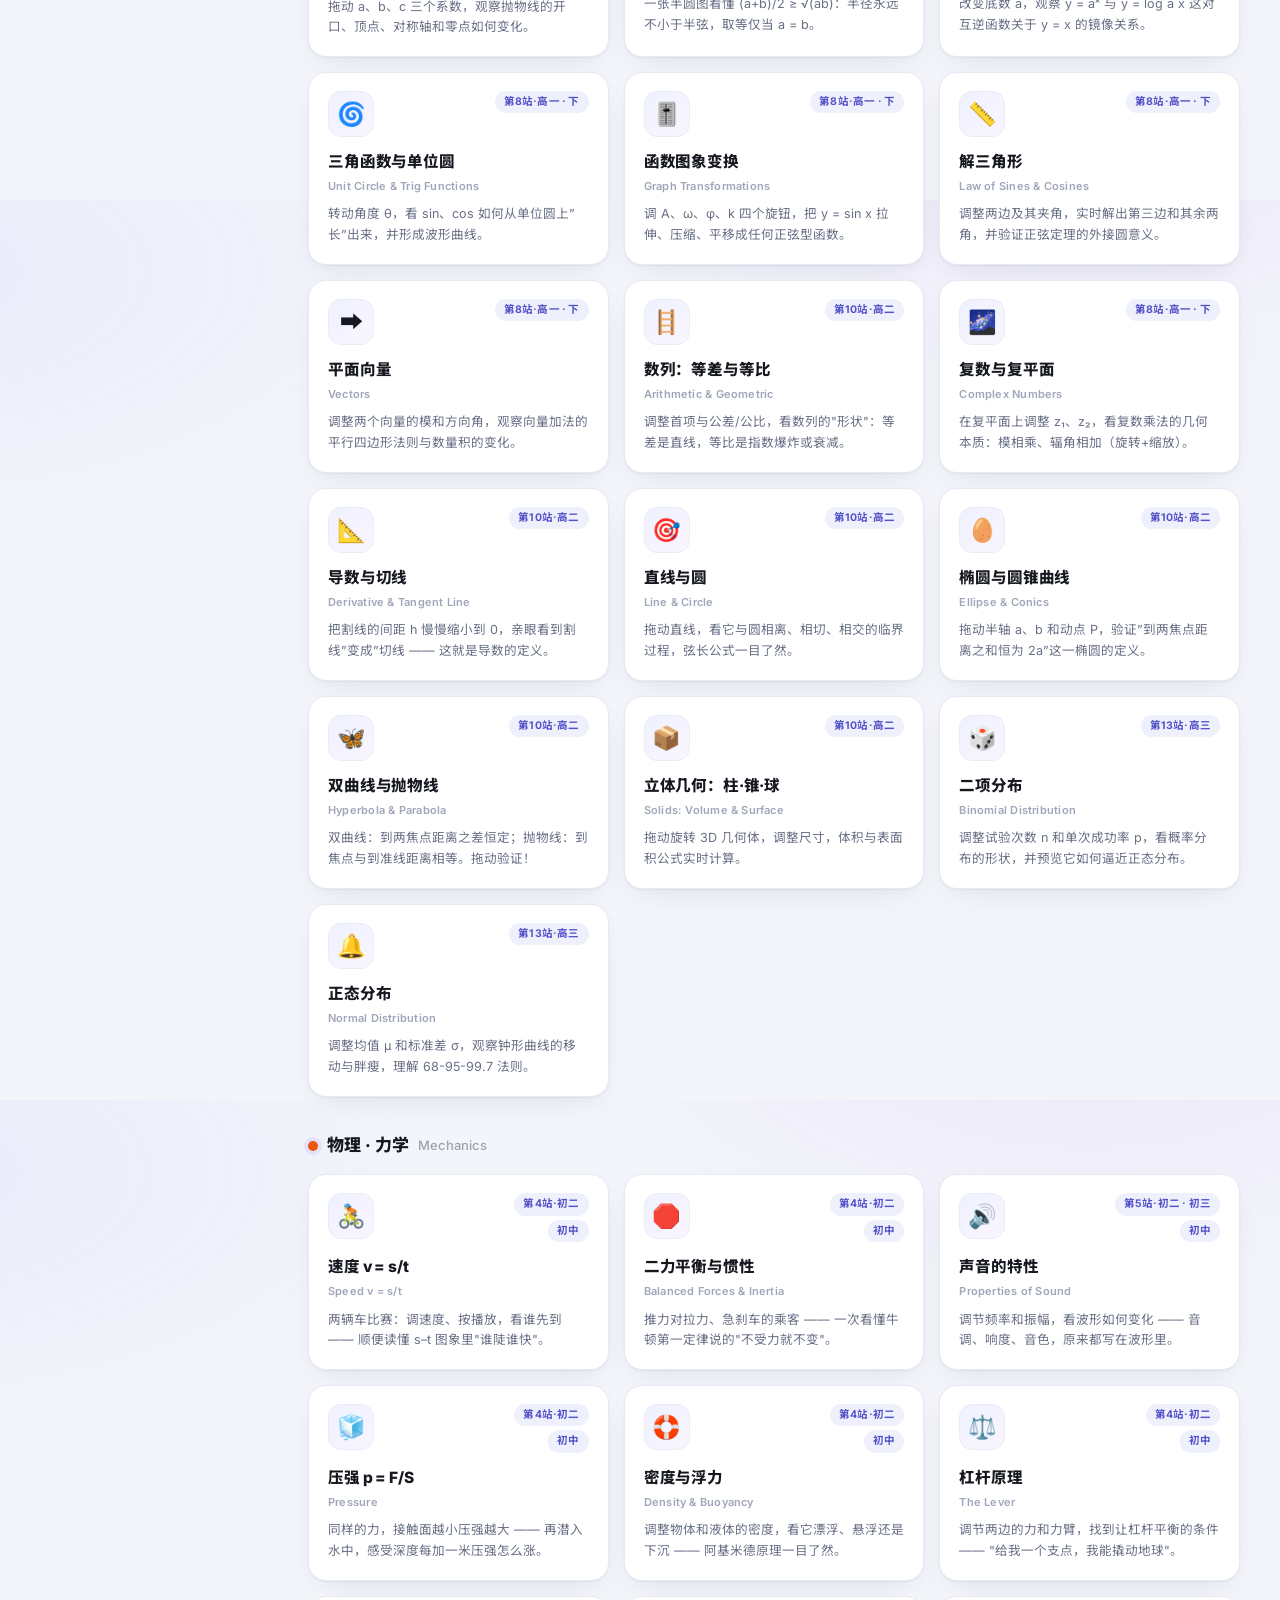
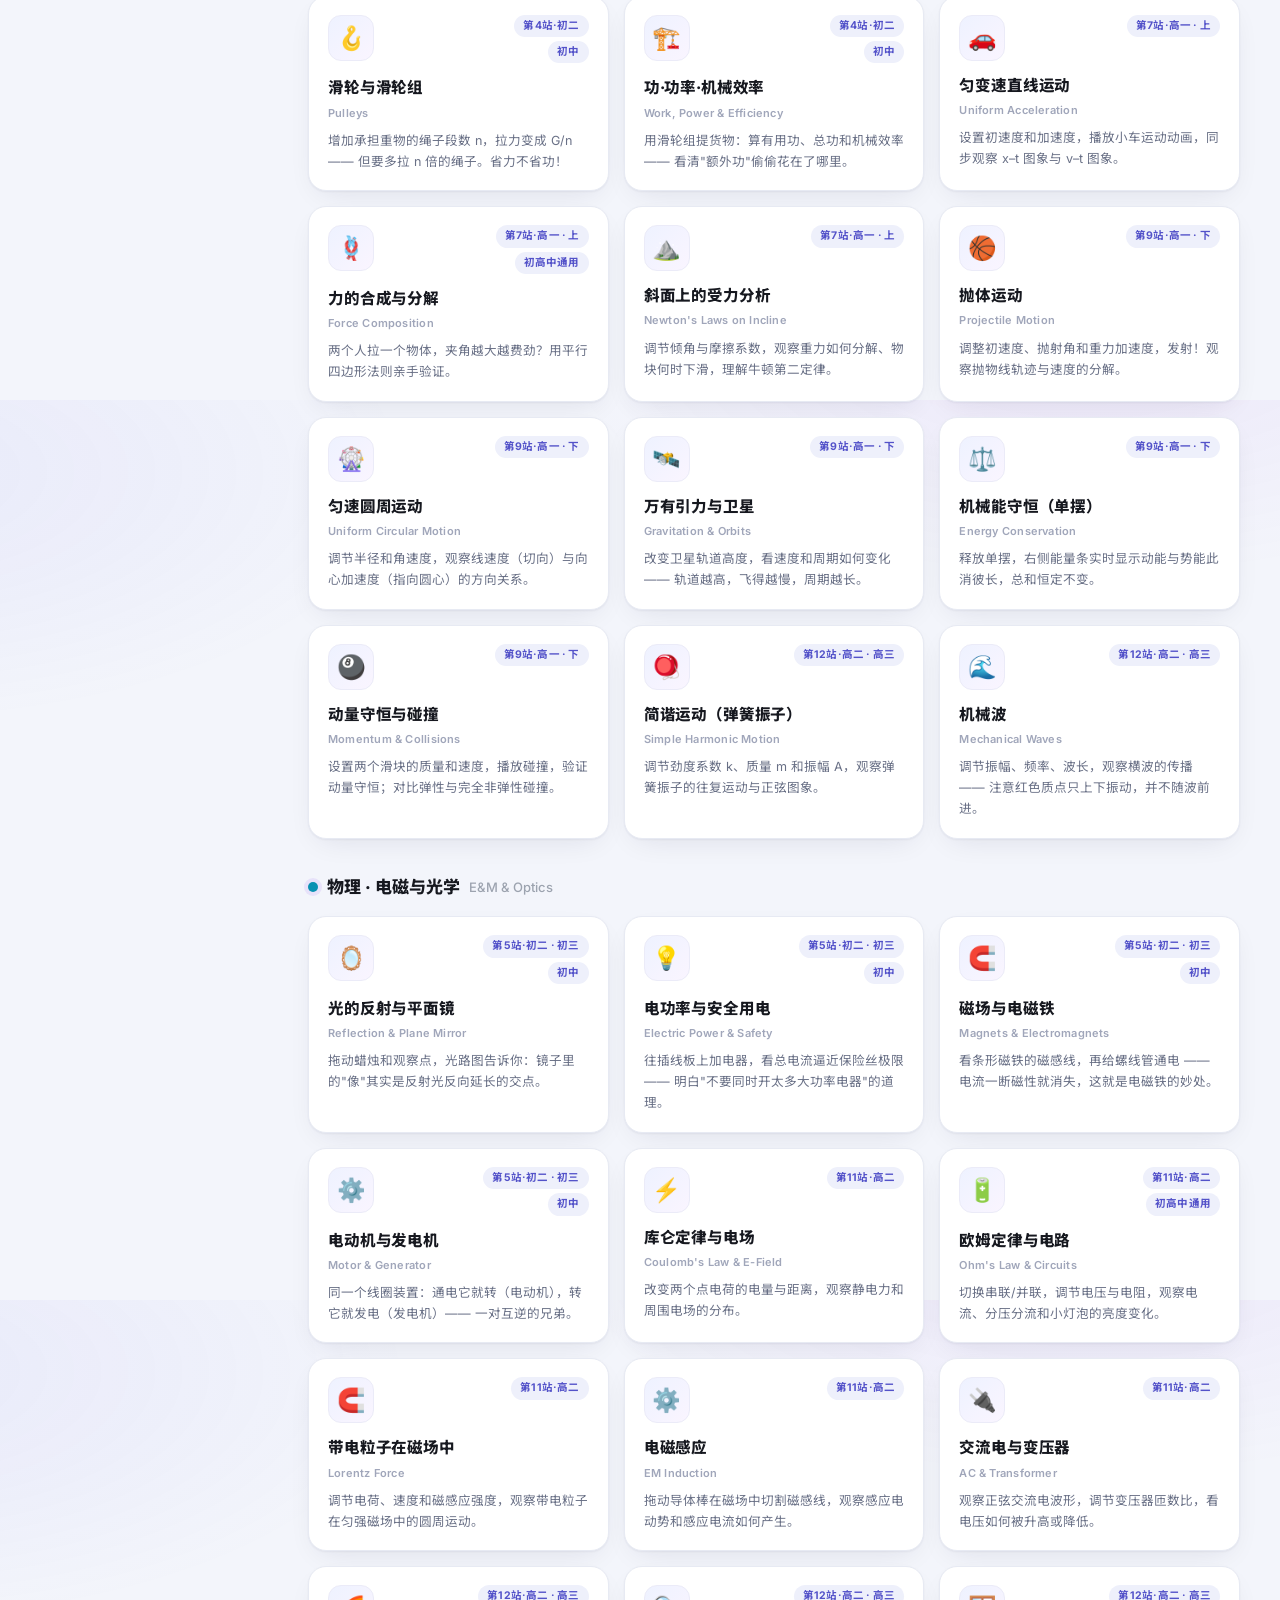
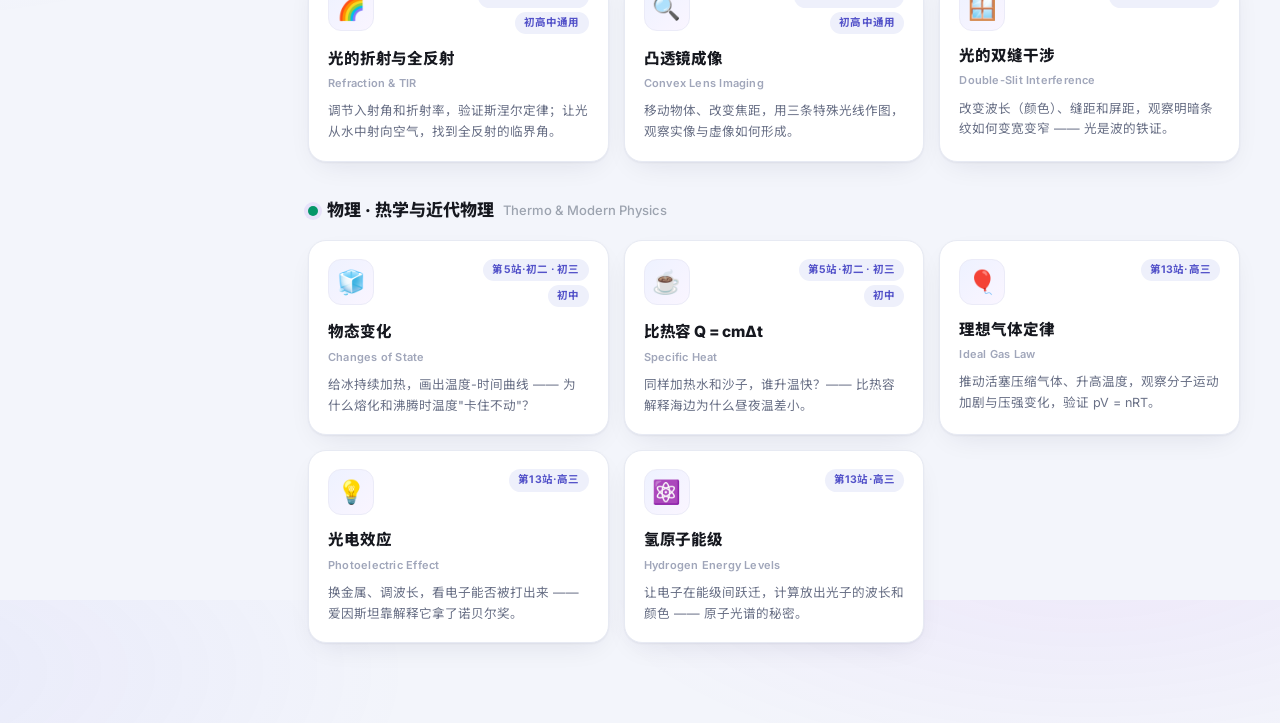
==== commit 97d542a3: "初中扩容批次D+路径重构：物态变化/比热容/电功率/电磁铁/电动机；初中路径扩为5站（全站66专题，初中主干完整覆盖） - 学习路径 13 站：初中数学Ⅰ数与代数(6)/Ⅱ几何直观(6)/Ⅲ数据与概率" ====
--- a/ios/MathPhysicsLab/Web/index.html
+++ b/ios/MathPhysicsLab/Web/index.html
@@ -31,10 +31,20 @@
 
 <script src="js/utils.js"></script>
 <!-- 数学 · 函数与几何（初中） -->
+<script src="js/topics/math-numberline.js"></script>
+<script src="js/topics/math-equation1.js"></script>
+<script src="js/topics/math-inequality.js"></script>
 <script src="js/topics/math-linear.js"></script>
 <script src="js/topics/math-inverse.js"></script>
 <script src="js/topics/math-linsys.js"></script>
 <script src="js/topics/math-pythagoras.js"></script>
+<script src="js/topics/math-parallel.js"></script>
+<script src="js/topics/math-triangles.js"></script>
+<script src="js/topics/math-similar.js"></script>
+<script src="js/topics/math-circleangle.js"></script>
+<script src="js/topics/math-righttrig.js"></script>
+<script src="js/topics/math-stats.js"></script>
+<script src="js/topics/math-probability.js"></script>
 <!-- 数学 · 函数与几何 -->
 <script src="js/topics/math-sets.js"></script>
 <script src="js/topics/math-quadratic.js"></script>
@@ -54,9 +64,14 @@
 <script src="js/topics/math-binomial.js"></script>
 <script src="js/topics/math-normal.js"></script>
 <!-- 物理 · 力学（初中） -->
+<script src="js/topics/phys-speed.js"></script>
+<script src="js/topics/phys-inertia.js"></script>
 <script src="js/topics/phys-sound.js"></script>
+<script src="js/topics/phys-pressure.js"></script>
 <script src="js/topics/phys-buoyancy.js"></script>
 <script src="js/topics/phys-lever.js"></script>
+<script src="js/topics/phys-pulley.js"></script>
+<script src="js/topics/phys-workjr.js"></script>
 <!-- 物理 · 力学 -->
 <script src="js/topics/phys-kinematics.js"></script>
 <script src="js/topics/phys-forces.js"></script>
@@ -70,6 +85,9 @@
 <script src="js/topics/phys-wave.js"></script>
 <!-- 物理 · 电磁与光学（初中） -->
 <script src="js/topics/phys-mirror.js"></script>
+<script src="js/topics/phys-epower.js"></script>
+<script src="js/topics/phys-magnet.js"></script>
+<script src="js/topics/phys-motor.js"></script>
 <!-- 物理 · 电磁与光学 -->
 <script src="js/topics/phys-coulomb.js"></script>
 <script src="js/topics/phys-circuit.js"></script>
@@ -80,6 +98,8 @@
 <script src="js/topics/phys-lens.js"></script>
 <script src="js/topics/phys-interference.js"></script>
 <!-- 物理 · 热学与近代物理 -->
+<script src="js/topics/phys-phase.js"></script>
+<script src="js/topics/phys-heatcap.js"></script>
 <script src="js/topics/phys-gas.js"></script>
 <script src="js/topics/phys-photoelectric.js"></script>
 <script src="js/topics/phys-bohr.js"></script>
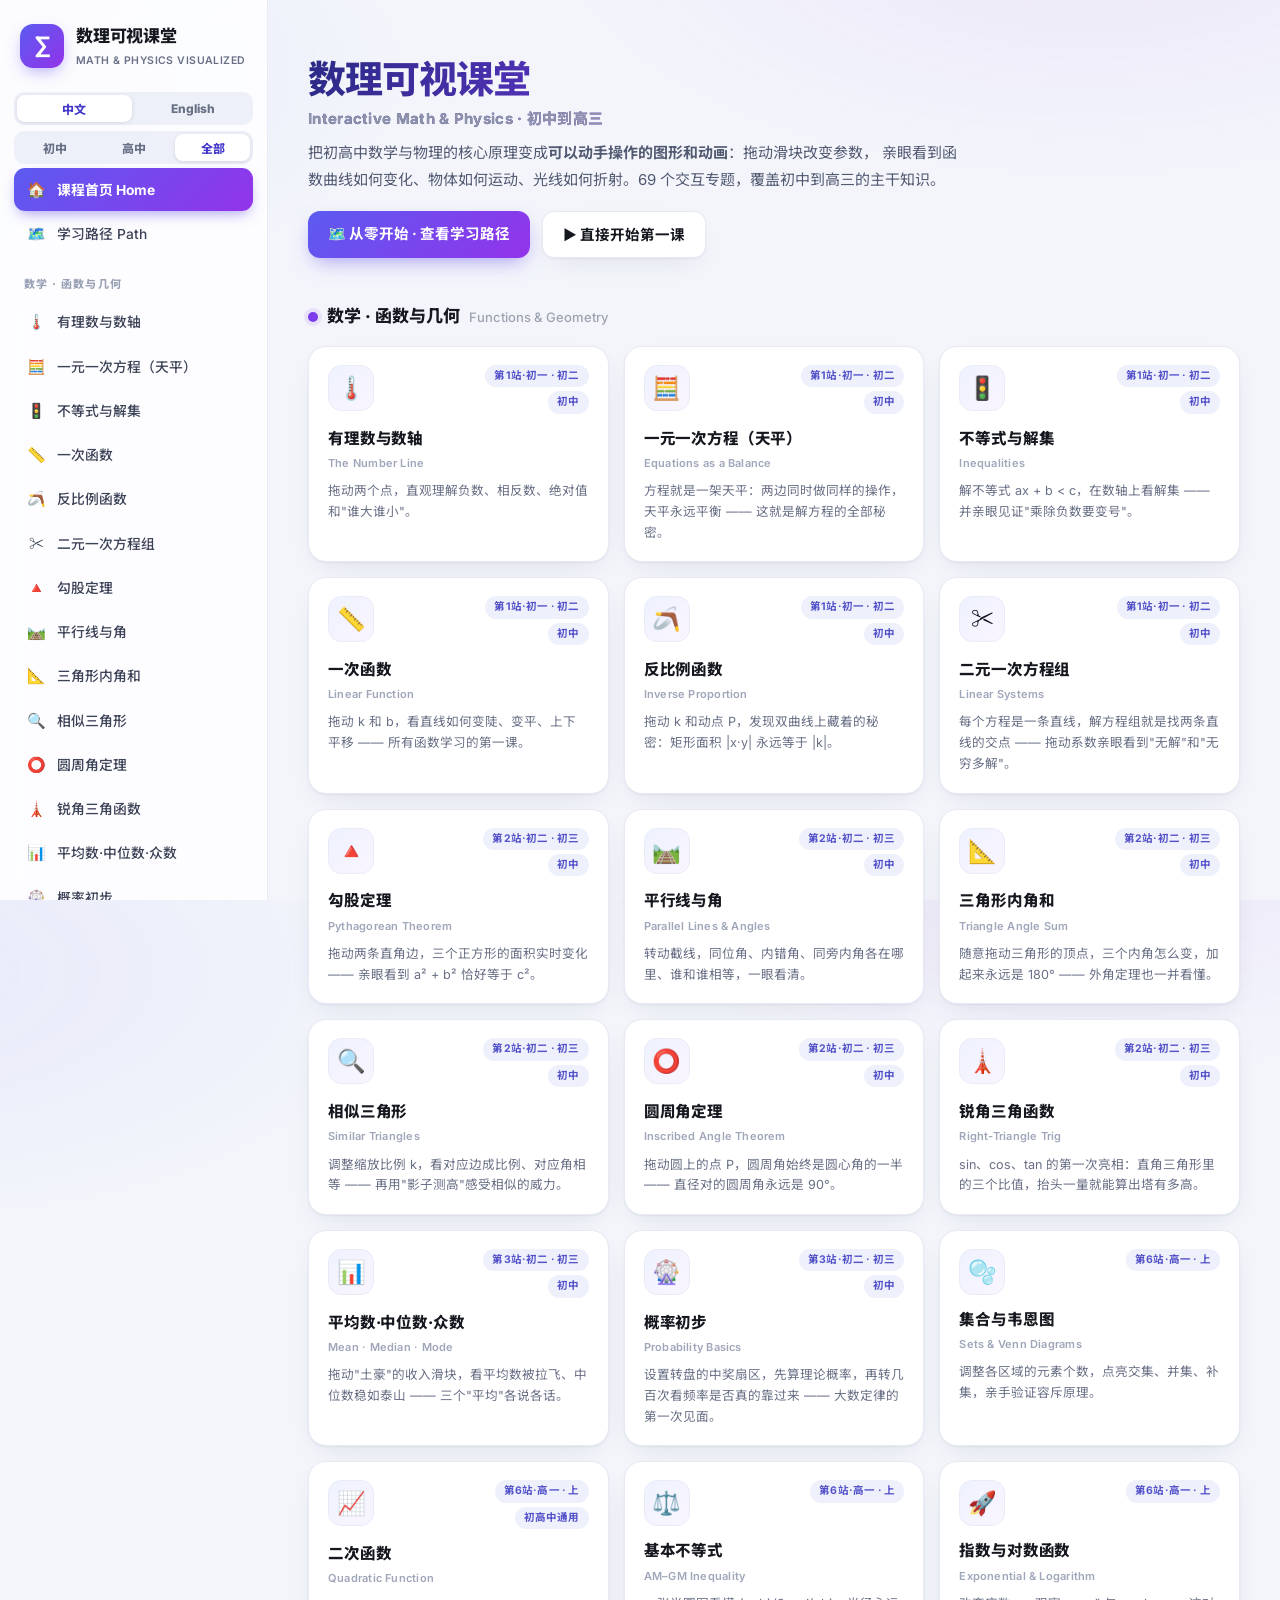
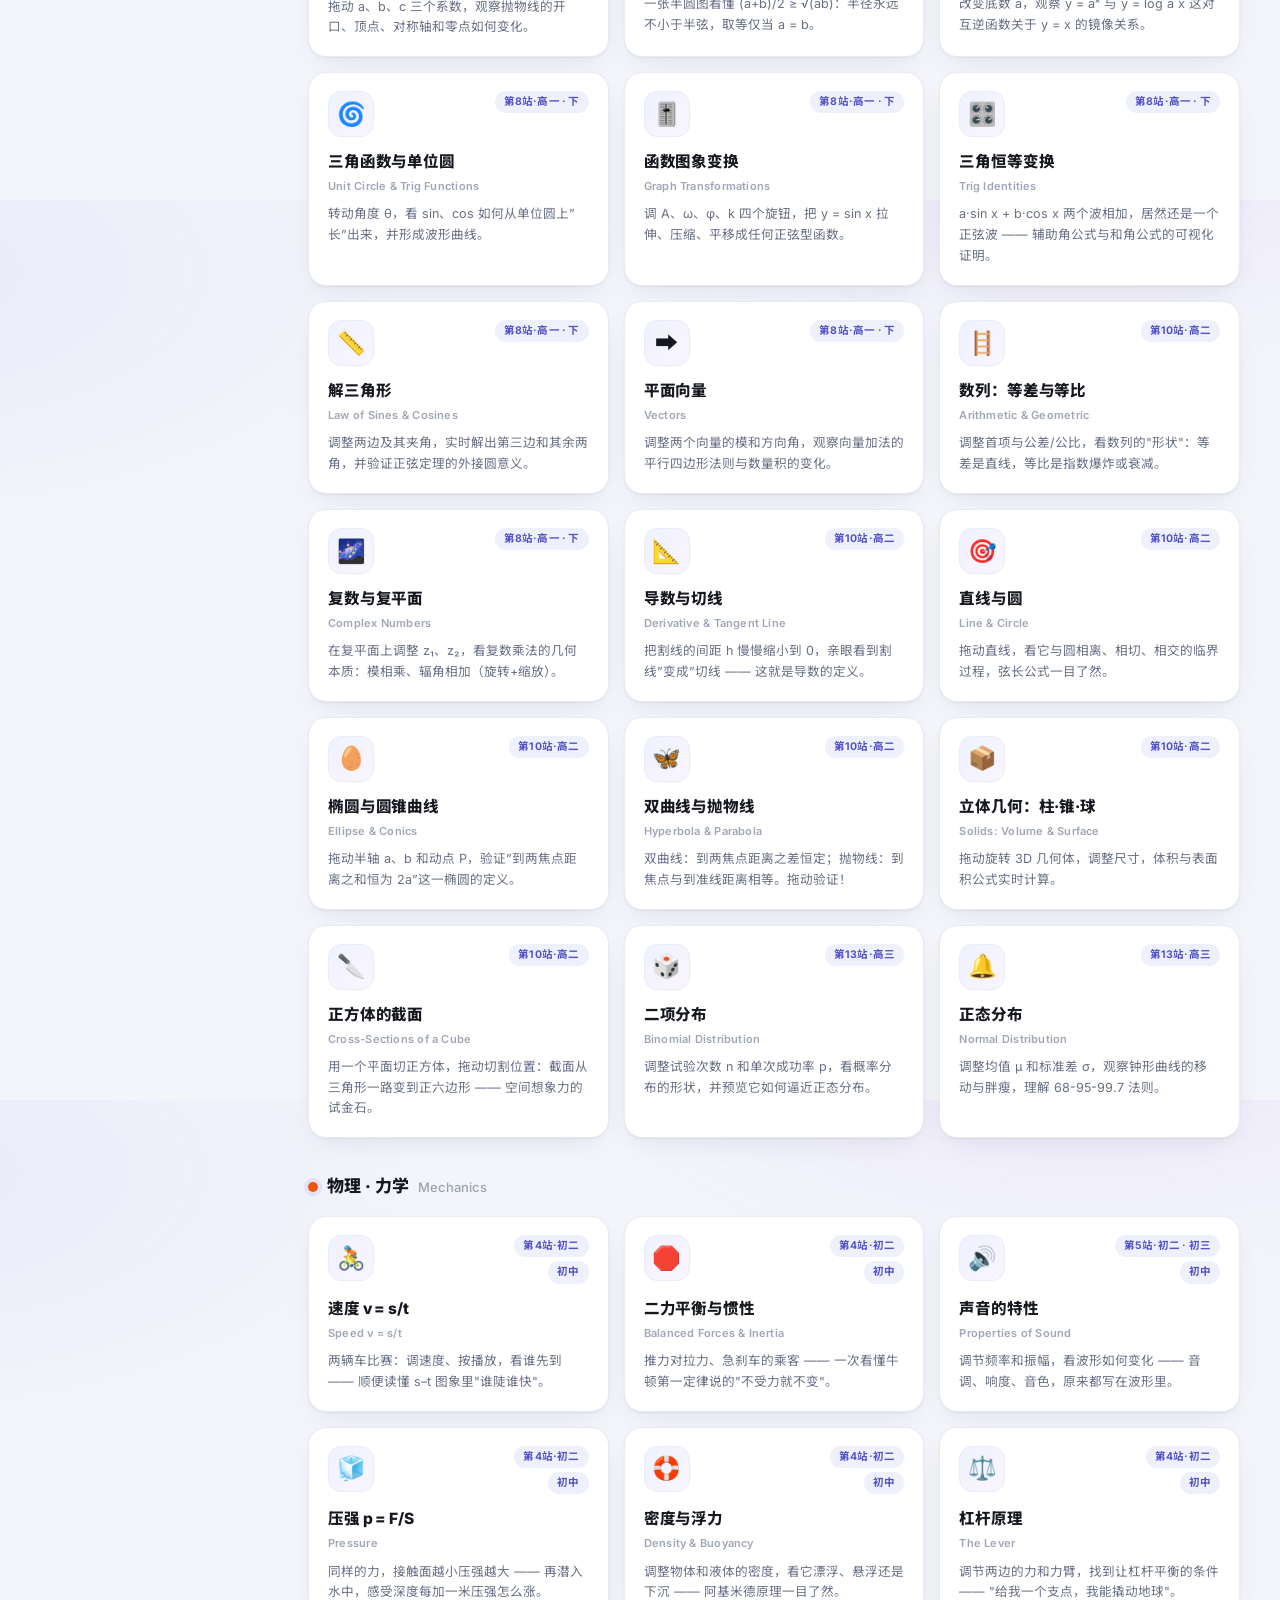
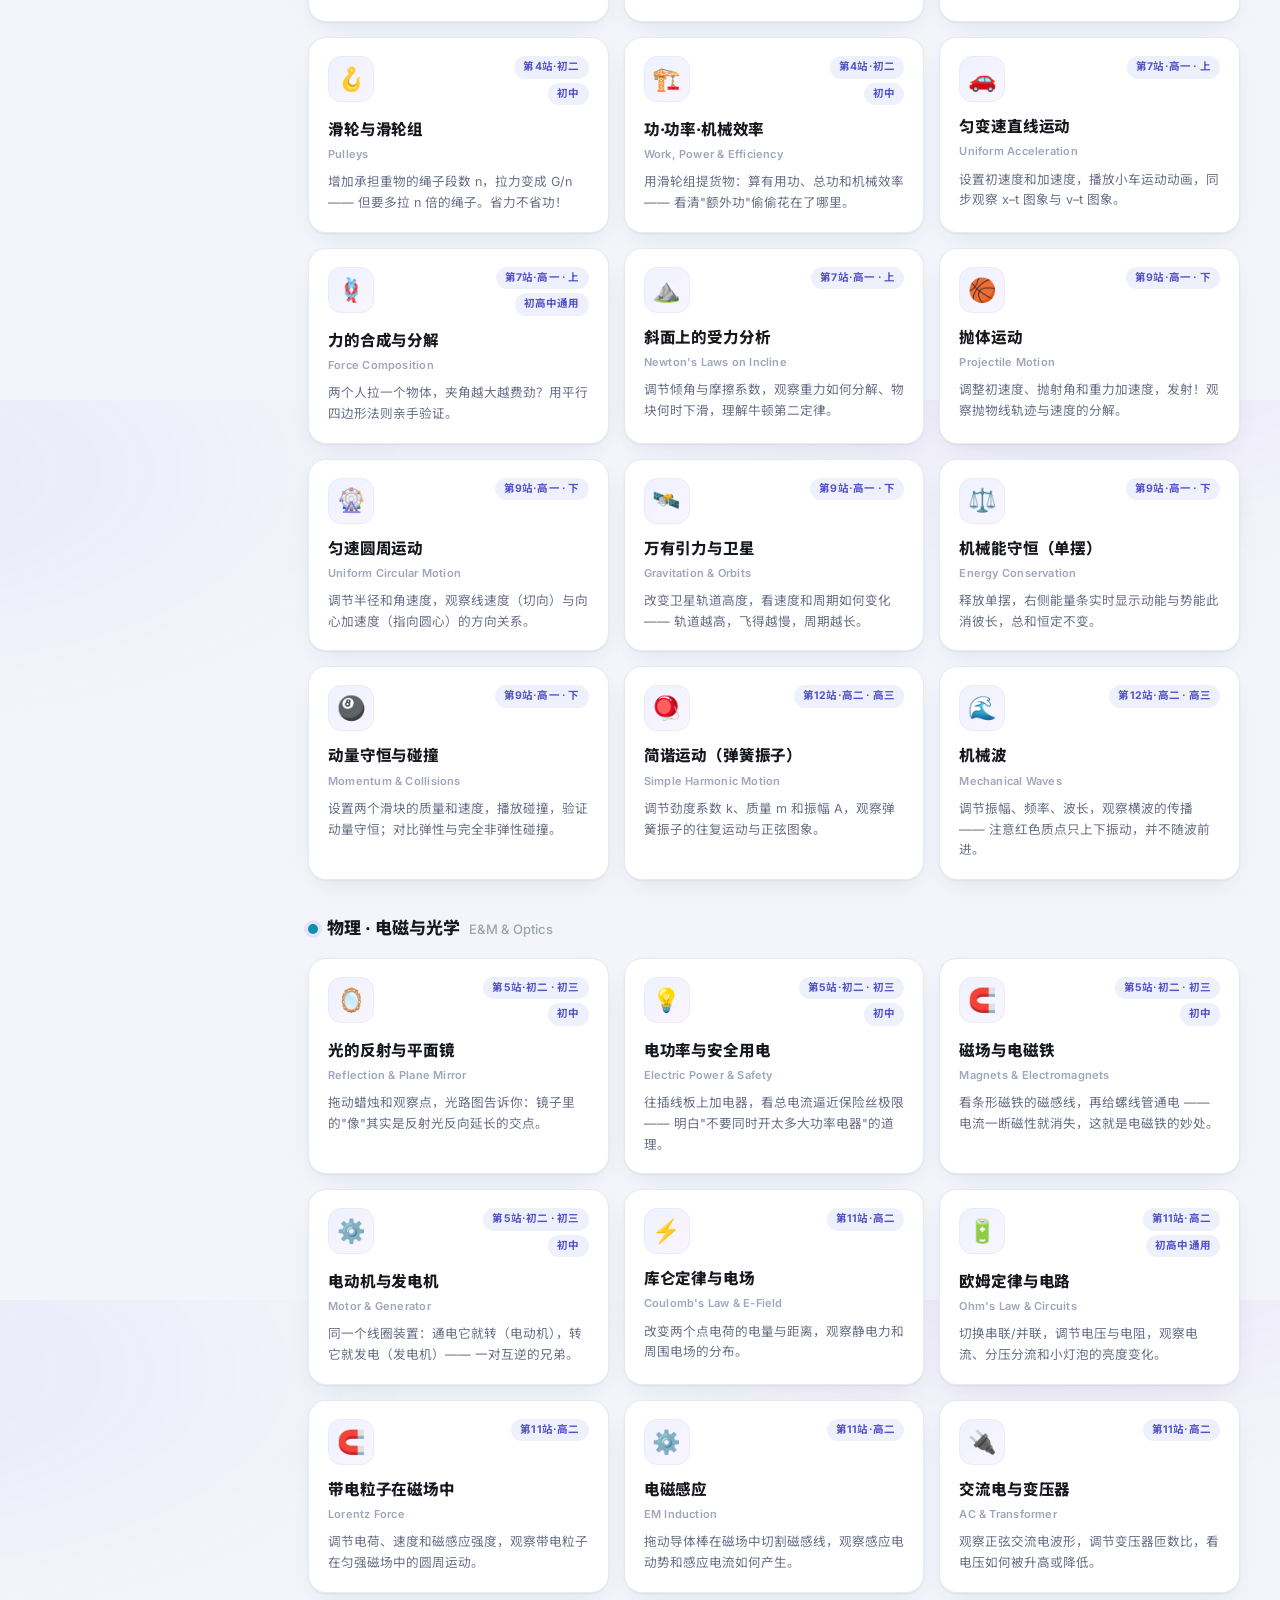
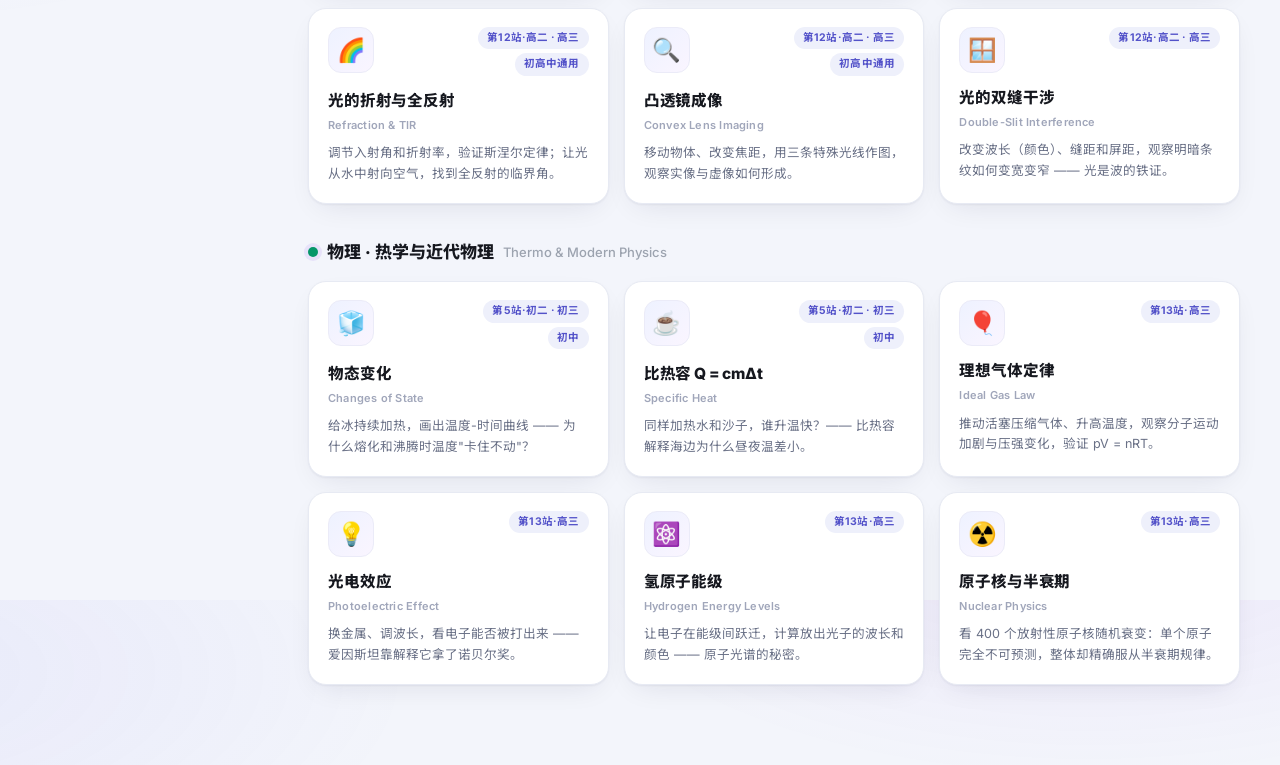
==== commit 9f1b0d7b: "高中扩展：正方体截面(3D平面求交,正六边形演示)/三角恒等变换(辅助角波形合成+和角验证)/原子核与半衰期(400核随机衰变模拟) - 全站 69 专题；路径 13 站接入新专题（trigid→三角" ====
--- a/ios/MathPhysicsLab/Web/index.html
+++ b/ios/MathPhysicsLab/Web/index.html
@@ -52,6 +52,7 @@
 <script src="js/topics/math-explog.js"></script>
 <script src="js/topics/math-trig.js"></script>
 <script src="js/topics/math-transform.js"></script>
+<script src="js/topics/math-trigid.js"></script>
 <script src="js/topics/math-triangle.js"></script>
 <script src="js/topics/math-vector.js"></script>
 <script src="js/topics/math-sequence.js"></script>
@@ -61,6 +62,7 @@
 <script src="js/topics/math-ellipse.js"></script>
 <script src="js/topics/math-conics2.js"></script>
 <script src="js/topics/math-solids.js"></script>
+<script src="js/topics/math-crosssection.js"></script>
 <script src="js/topics/math-binomial.js"></script>
 <script src="js/topics/math-normal.js"></script>
 <!-- 物理 · 力学（初中） -->
@@ -103,6 +105,7 @@
 <script src="js/topics/phys-gas.js"></script>
 <script src="js/topics/phys-photoelectric.js"></script>
 <script src="js/topics/phys-bohr.js"></script>
+<script src="js/topics/phys-nuclear.js"></script>
 <script src="js/app.js"></script>
 </body>
 </html>
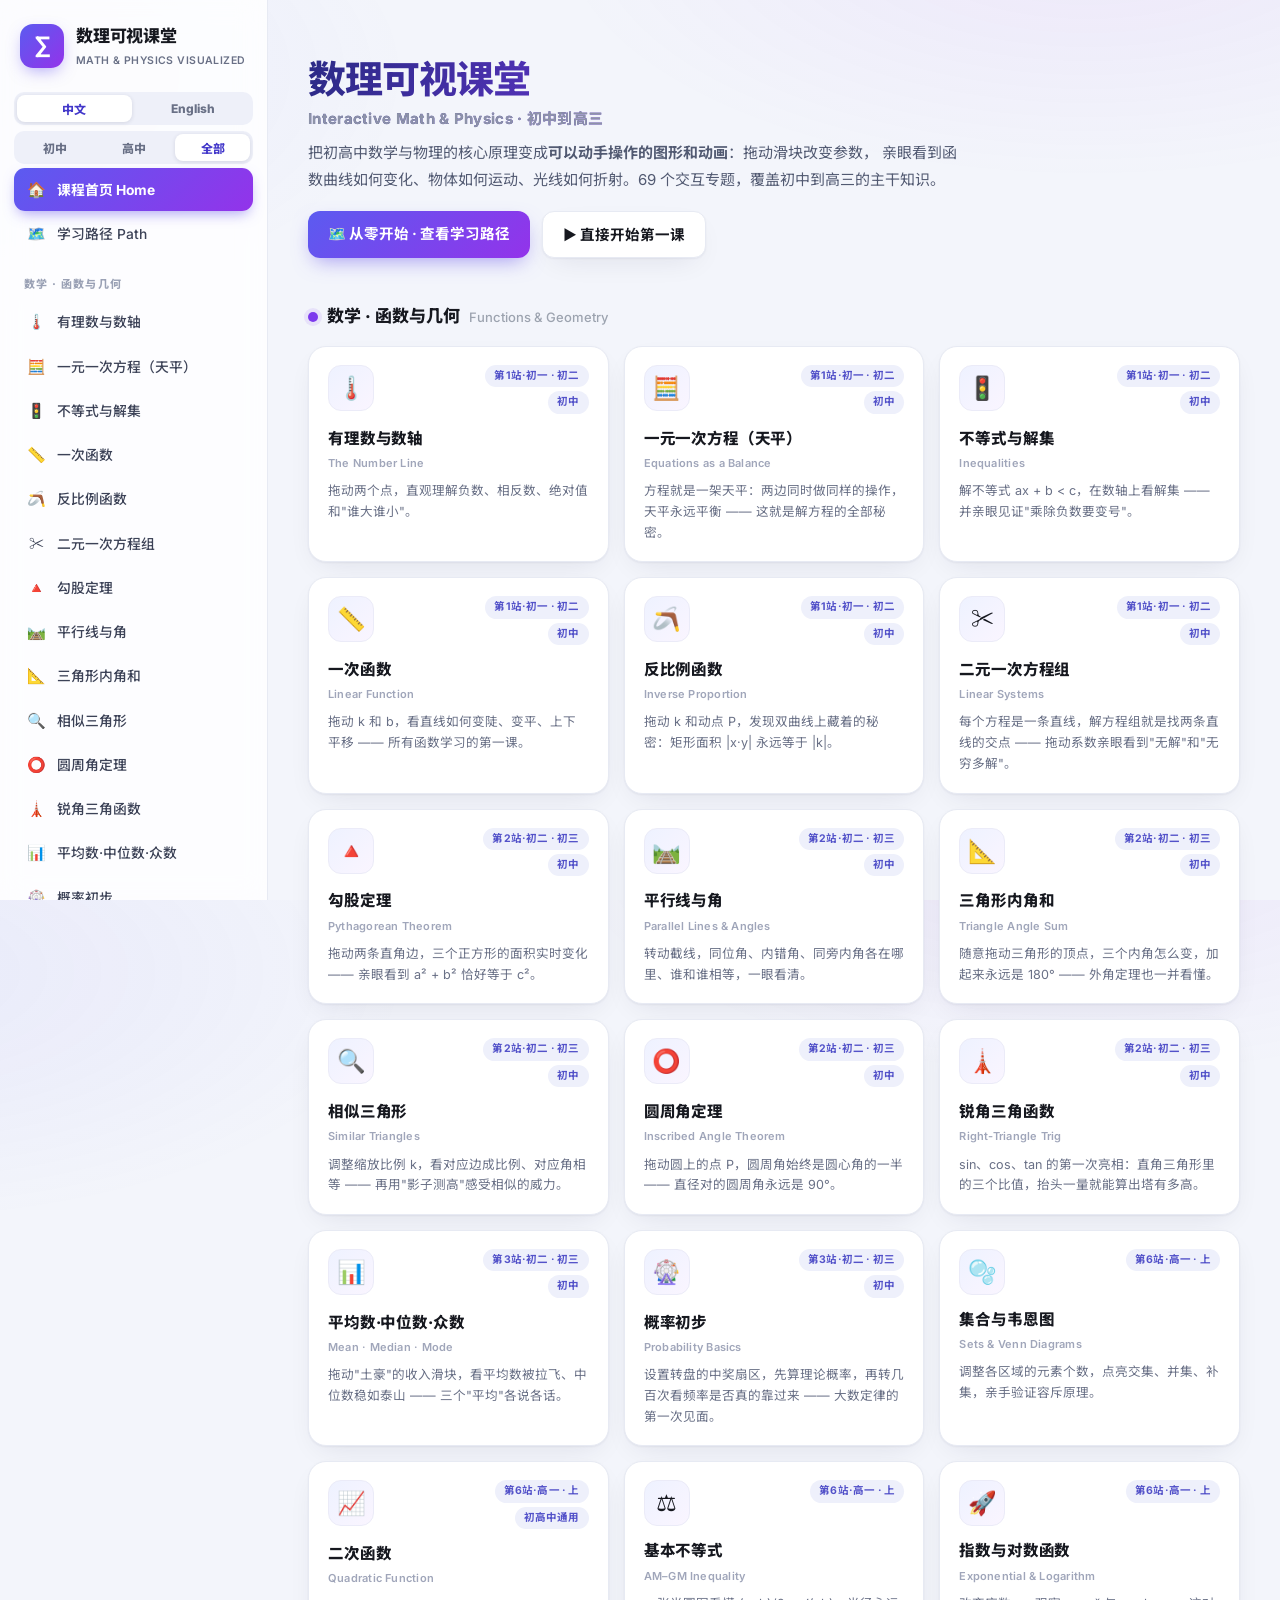
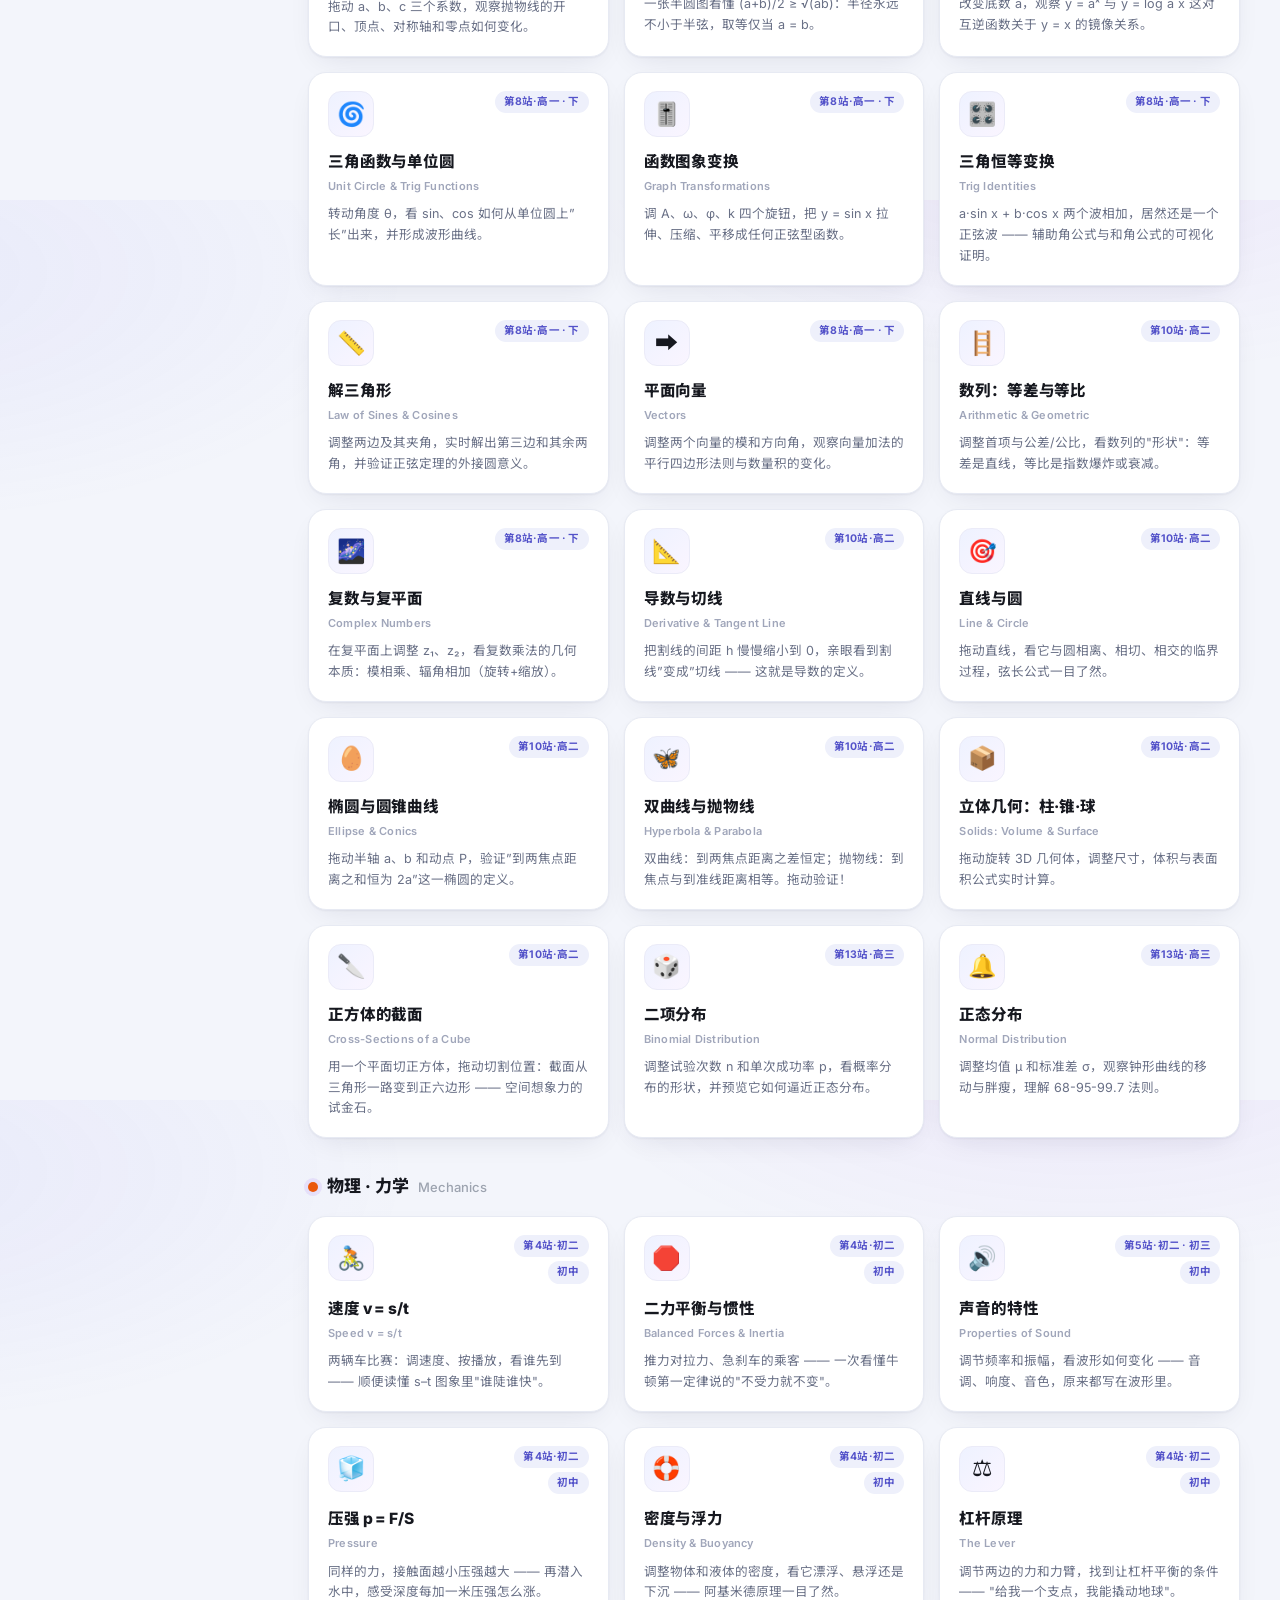
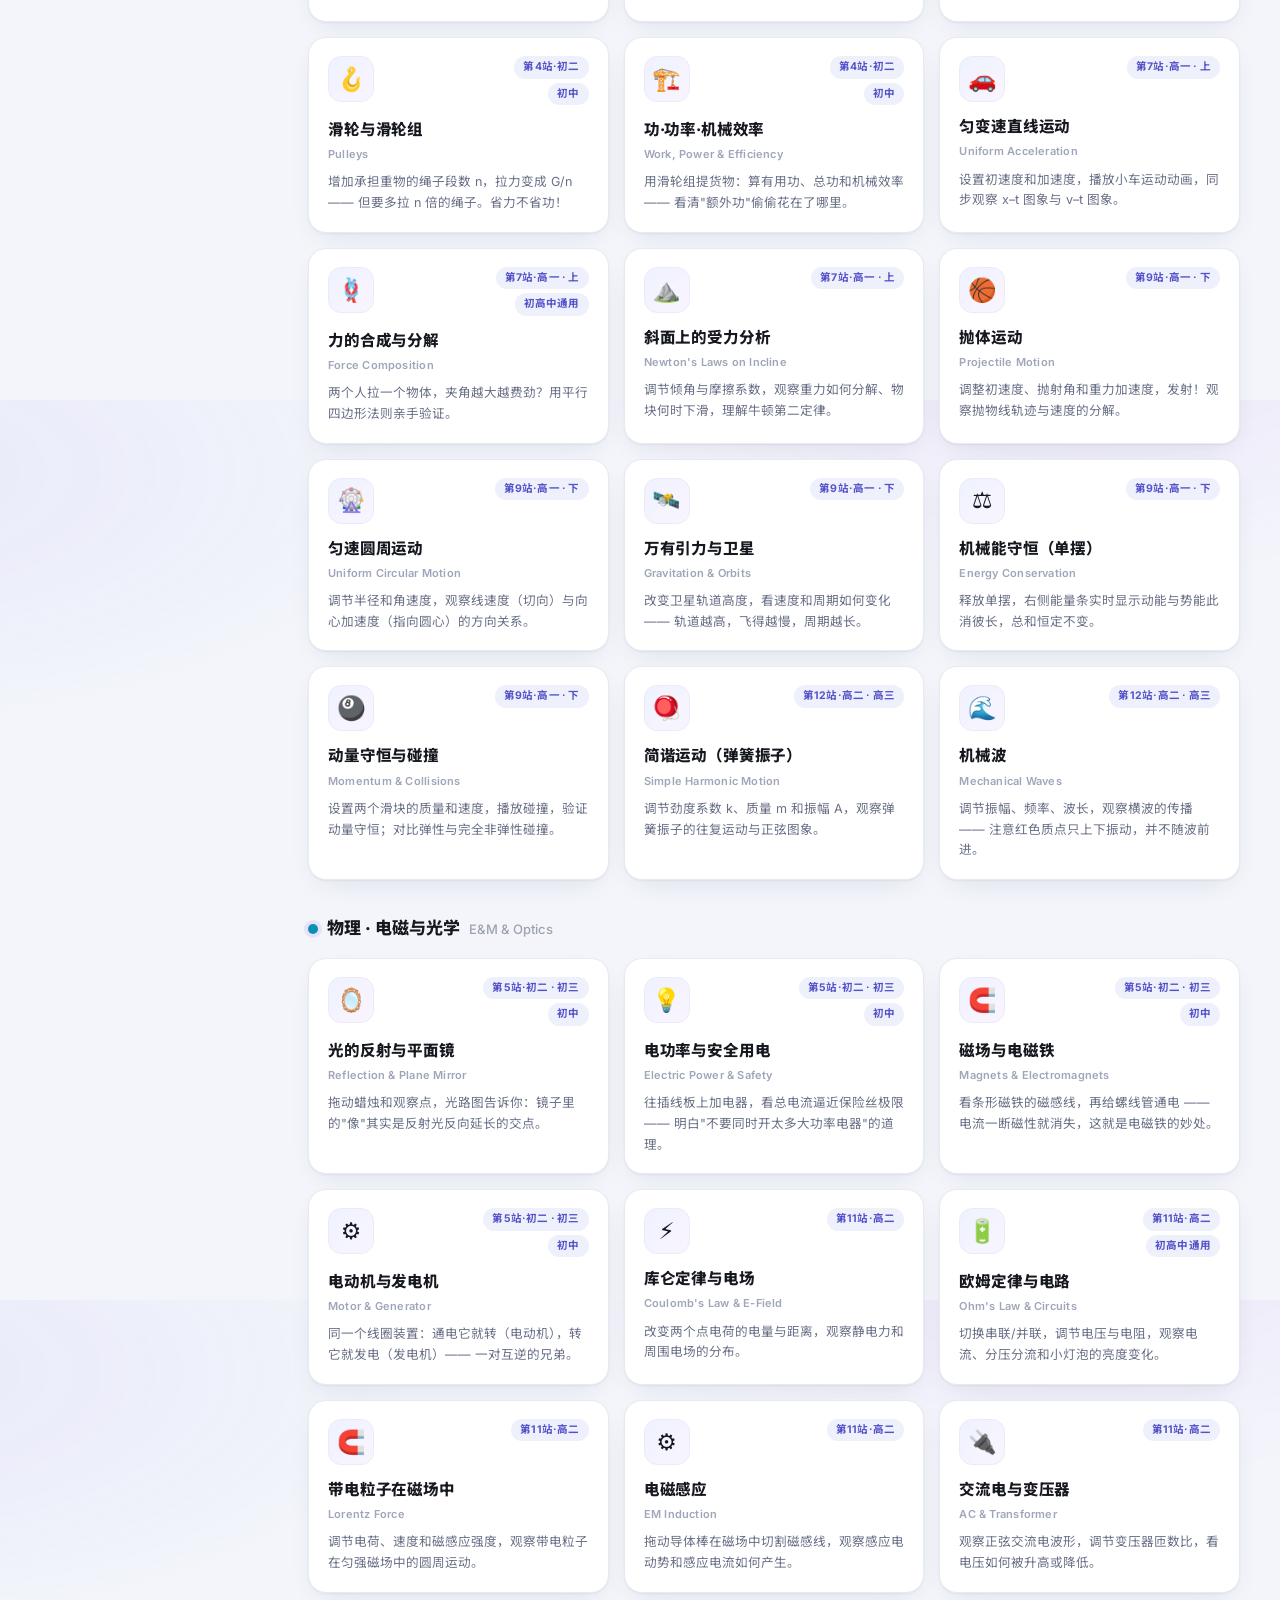
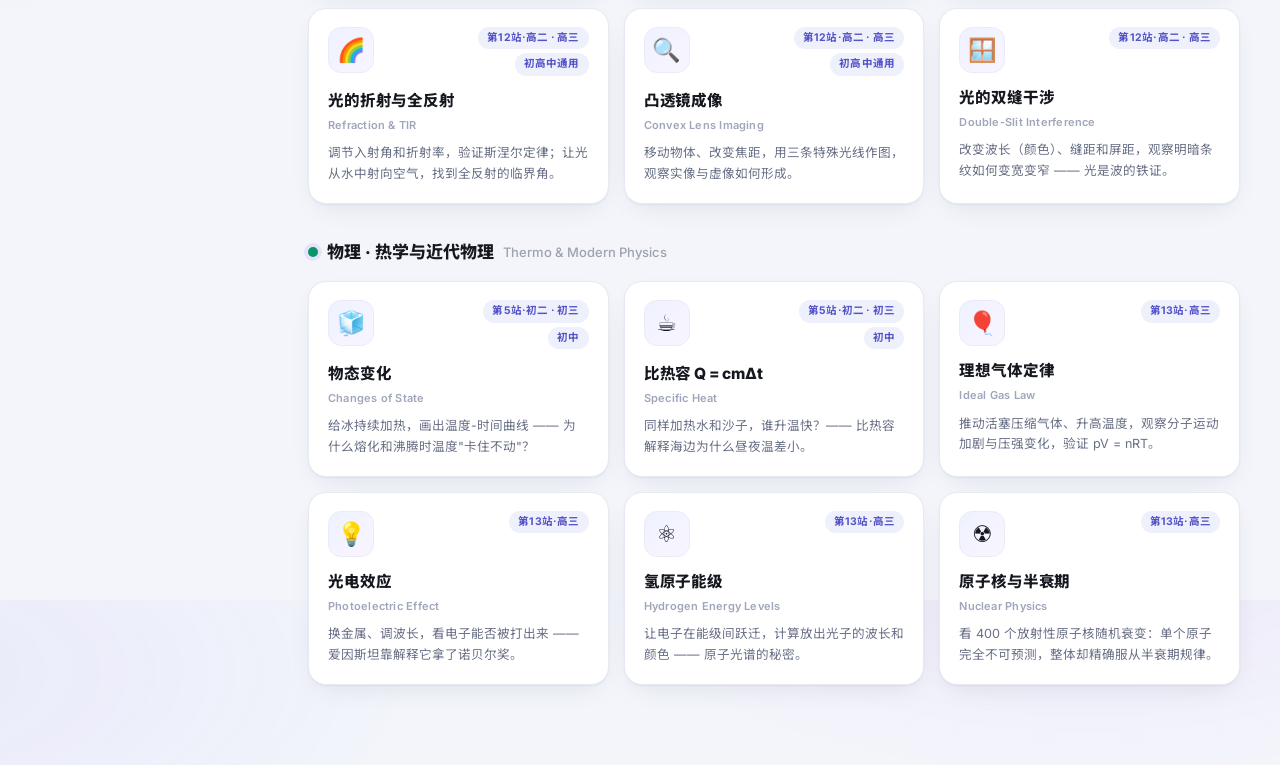
==== commit 389109a1: "统一中文字体为现代黑体：消灭公式区域的宋体混排 - --font-math 的中文兜底从 Noto Serif SC/Songti SC（宋体）改为与正文   一致的现代黑体链（PingFang/鸿蒙" ====
--- a/ios/MathPhysicsLab/Web/index.html
+++ b/ios/MathPhysicsLab/Web/index.html
@@ -7,7 +7,7 @@
 <meta name="description" content="初高中数学与物理交互式可视化学习：可调参数的交互专题 + 循序渐进的学习路径，覆盖初一到高三，帮助学生直观理解原理和公式。">
 <link rel="preconnect" href="https://fonts.googleapis.com">
 <link rel="preconnect" href="https://fonts.gstatic.com" crossorigin>
-<link href="https://fonts.googleapis.com/css2?family=Inter:wght@400;600;700;800&family=Noto+Sans+SC:wght@400;500;700;900&family=Noto+Serif+SC:wght@700&display=swap" rel="stylesheet">
+<link href="https://fonts.googleapis.com/css2?family=Inter:wght@400;600;700;800&family=Noto+Sans+SC:wght@400;500;700;900&display=swap" rel="stylesheet">
 <link rel="stylesheet" href="css/style.css">
 </head>
 <body>
--- a/ios/MathPhysicsLab/Web/css/style.css
+++ b/ios/MathPhysicsLab/Web/css/style.css
@@ -2,9 +2,15 @@
 * { box-sizing: border-box; margin: 0; padding: 0; }
 
 :root {
-  --font-sans: "Inter", "Noto Sans SC", "PingFang SC", "HarmonyOS Sans SC",
-    "Hiragino Sans GB", "Microsoft YaHei", sans-serif;
-  --font-math: "STIX Two Math", "Times New Roman", "Noto Serif SC", "Songti SC", serif;
+  /* 中文一律现代黑体（系统原生优先：PingFang/鸿蒙/MiSans，Web 兜底 Noto Sans SC/雅黑），
+     全站杜绝宋体；拉丁与数字优先 Inter/SF */
+  --font-sans: "Inter", -apple-system, BlinkMacSystemFont, "PingFang SC",
+    "HarmonyOS Sans SC", "MiSans", "Noto Sans SC", "Hiragino Sans GB",
+    "Microsoft YaHei UI", "Microsoft YaHei", system-ui, sans-serif;
+  /* 公式：拉丁/符号走衬线数学体（Times 风格），中文与正文同为现代黑体 */
+  --font-math: "STIX Two Math", "Times New Roman", "PingFang SC",
+    "HarmonyOS Sans SC", "MiSans", "Noto Sans SC", "Hiragino Sans GB",
+    "Microsoft YaHei UI", "Microsoft YaHei", sans-serif;
 
   --bg: #f3f5fb;
   --panel: #ffffff;
@@ -109,6 +115,8 @@
 .topic-head h1 .en {
   font-size: 14px; font-weight: 600; color: var(--ink-soft);
   margin-left: 12px; letter-spacing: .01em;
+  /* 整体换行：避免副标题跟着大标题从词中间被劈开 */
+  display: inline-block;
 }
 .topic-head .tagline { color: var(--ink-soft); margin-top: 5px; font-size: 14.5px; }
 
@@ -130,9 +138,16 @@
 }
 .formula-hero-body {
   font-family: var(--font-math); font-size: 20px; color: #221d56;
-  overflow-x: auto; white-space: nowrap; line-height: 1.5; padding: 4px 0;
+  /* 块间换行（.fpart 块内 nowrap）；单块超宽时仍可横向滚动兜底。
+     min-width:0 让本元素在 flex 内可收缩，滚动才真正生效而不是撑宽页面 */
+  overflow-x: auto; white-space: normal; line-height: 1.6; padding: 4px 0;
+  min-width: 0;
 }
 .formula-hero-body::-webkit-scrollbar { height: 0; }
+.fpart { white-space: nowrap; margin: 0 .22em; }
+.fpart:first-child { margin-left: 0; }
+.fpart.fwrap { white-space: normal; }
+.fsep { color: #9b98d9; margin: 0 .12em; }
 
 /* 实验区 */
 .lab { display: flex; gap: 20px; align-items: stretch; margin: 20px 0 28px; }
@@ -160,7 +175,7 @@
   border: 1px solid #e3e3f8; border-radius: 13px;
   padding: 10px 12px; margin-bottom: 6px;
   font-family: var(--font-math); font-size: 14.5px; color: #2a2465;
-  text-align: center; overflow-x: auto; white-space: nowrap; line-height: 1.6;
+  text-align: center; overflow-x: auto; white-space: normal; line-height: 1.7;
 }
 .panel-formula::-webkit-scrollbar { height: 0; }
 
@@ -236,6 +251,7 @@
   margin-top: 4px; padding: 12px 14px;
   background: #f4f5fd; border: 1px solid #e8e9f8; border-radius: 13px;
   font-size: 12.8px; line-height: 1.95;
+  font-variant-numeric: tabular-nums;  /* 等宽数字：位数相同则宽度恒定，减少行内跳动 */
 }
 .readout b { font-variant-numeric: tabular-nums; color: #221d56; }
 .readout .tag {
